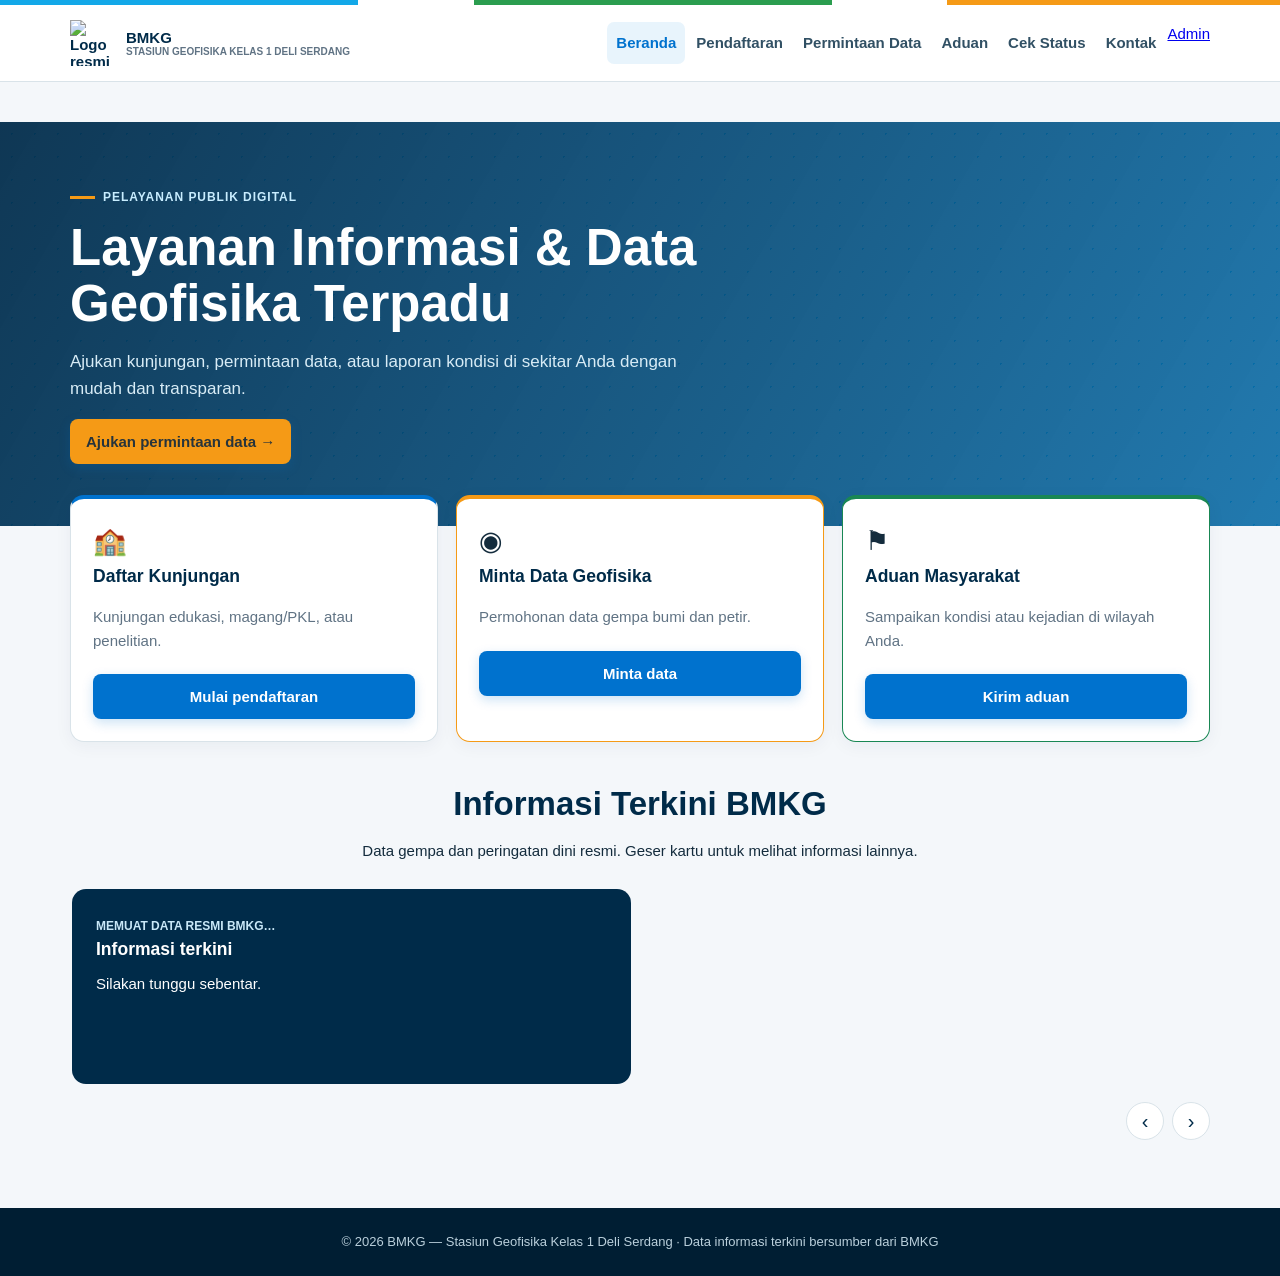
==== index.html @ c8e8b149 "Add files via upload" ====
<!doctype html>
<html lang="id">
<head>
<meta charset="utf-8">
<meta name="viewport" content="width=device-width,initial-scale=1">
<title>Layanan Publik BMKG Deli Serdang</title>
<style>
:root{--navy:#002b49;--blue:#0072ce;--orange:#f59a16;--green:#198754;--mist:#f4f7fa;--ink:#142c3d;--muted:#607384;--line:#d9e3e9;--shadow:0 14px 34px #002b4917}
*{box-sizing:border-box}
html{scroll-behavior:smooth}
body{margin:0;background:var(--mist);color:var(--ink);font:15px/1.55 Inter,Segoe UI,Arial,sans-serif}
.container{width:min(1140px,calc(100% - 36px));margin:auto}
.topline{height:5px;background:linear-gradient(90deg,#13a8e8 0 28%,#fff 28% 37%,#2b9d4f 37% 65%,#fff 65% 74%,var(--orange) 74%)}
header{position:sticky;top:0;z-index:10;background:#fffffff2;backdrop-filter:blur(10px);border-bottom:1px solid var(--line)}
.nav{min-height:76px;display:flex;align-items:center;justify-content:space-between;gap:15px}
.brand{display:flex;align-items:center;gap:10px;color:var(--navy);font-weight:850;line-height:1.15}
.brand small{display:block;font-size:10px;color:var(--muted)}
.logo{width:46px;height:46px;object-fit:contain;flex:none}
.links{display:flex;gap:2px}
.links button,.menu{border:0;background:transparent;color:#315064;font:inherit;font-weight:700;padding:9px;border-radius:7px;cursor:pointer}
.links button:hover,.links button.active{color:var(--blue);background:#e8f4fc}
.menu{display:none;font-size:22px}
.page{display:none;padding:40px 0 62px;animation:in .3s}
.page.active{display:block}
@keyframes in{from{opacity:0;transform:translateY(8px)}
to{opacity:1;transform:none}
}
.hero{background:linear-gradient(120deg,#002b49eF,#0066a4dc),radial-gradient(#30b6ed 1px,transparent 1px);background-size:auto,23px 23px;color:#fff;min-height:398px;display:grid;align-items:center}
.hero>div{padding:62px 0}
.eyebrow{color:#c8edff;font-size:12px;font-weight:800;letter-spacing:.08em;text-transform:uppercase}
.eyebrow:before{content:"";display:inline-block;width:25px;height:3px;background:var(--orange);vertical-align:middle;margin-right:8px}
h1{font-size:clamp(32px,5vw,51px);line-height:1.1;margin:13px 0 16px}
h2{font-size:clamp(25px,4vw,33px);line-height:1.2;color:var(--navy);margin:0 0 8px}
h3{color:var(--navy);margin:0 0 7px}
.hero p{font-size:17px;max-width:650px;color:#d8ecf6}
.btn{border:0;border-radius:8px;background:var(--blue);color:white;padding:11px 16px;font:inherit;font-weight:800;cursor:pointer;text-decoration:none;display:inline-flex;justify-content:center;align-items:center;gap:7px;box-shadow:0 4px 12px #0072ce33}
.btn:hover{filter:brightness(1.08);transform:translateY(-1px)}
.btn.orange{background:var(--orange);color:#27343b}
.grid3{display:grid;grid-template-columns:repeat(3,1fr);gap:18px}
.quick{margin-top:-31px;position:relative}
.card{background:#fff;border:1px solid var(--line);border-radius:14px;padding:22px;box-shadow:0 4px 17px #002b490d}
.quick .card{border-top:4px solid var(--blue)}
.quick .card:nth-child(2){border-color:var(--orange)}
.quick .card:nth-child(3){border-color:var(--green)}
.icon{font-size:27px}
.muted,.card p{color:var(--muted)}
.quick .btn{width:100%;margin-top:7px}
.live-section{margin-top:42px}
.section-head{text-align:center;max-width:700px;margin:0 auto 25px}
.live-feed{display:grid;grid-auto-flow:column;grid-auto-columns:calc(50% - 9px);overflow:auto;scroll-snap-type:x mandatory;gap:18px;padding:2px 2px 12px;scroll-behavior:smooth}
.live-feed::-webkit-scrollbar{height:8px}
.live-feed::-webkit-scrollbar-thumb{background:#bfd2df;border-radius:9px}
.alert-card{scroll-snap-align:start;min-height:195px;background:var(--navy);color:#fff;border-radius:14px;padding:24px}
.alert-card.warning{background:#8b3f00}
.alert-card h3{color:#fff}
.alert-card .source{color:#c8e8f8;font-size:12px;font-weight:700}
.alert-card p{margin:9px 0}
.alert-card a{color:#fff;font-weight:800}
.feed-nav{display:flex;gap:8px;justify-content:flex-end;margin:6px 0}
.circle{width:38px;height:38px;border-radius:50%;border:1px solid var(--line);background:#fff;color:var(--navy);cursor:pointer;font-size:20px}
.form-layout{display:grid;grid-template-columns:275px 1fr;gap:24px}
.side{background:var(--navy);color:#dcecf5;border-radius:14px;padding:23px;height:max-content}
.side h3{color:#fff}
.side li{margin:8px 0}
.form-card{background:#fff;border:1px solid var(--line);border-radius:14px;padding:27px;box-shadow:var(--shadow)}
.form-grid{display:grid;grid-template-columns:repeat(2,1fr);gap:16px}
.field{display:grid;gap:6px}
.full{grid-column:1/-1}
label{font-weight:750;color:#29495d;font-size:14px}
input,select,textarea{width:100%;padding:11px 12px;border:1px solid #cbd9e1;border-radius:7px;font:inherit;color:var(--ink);background:white}
input:focus,select:focus,textarea:focus{outline:0;border-color:var(--blue);box-shadow:0 0 0 3px #dceffa}
textarea{min-height:95px;resize:vertical}
.checks{display:flex;flex-wrap:wrap;gap:8px}
.check{display:flex;align-items:center;gap:6px;border:1px solid var(--line);border-radius:7px;padding:8px;cursor:pointer}
.check input{width:auto}
.form-actions{margin-top:22px;display:flex;gap:12px;align-items:center}
.form-actions small{color:var(--muted)}
.tracking{max-width:780px;margin:auto}
.track-box{display:flex;gap:9px;padding:8px;background:#fff;border:1px solid var(--line);border-radius:11px;box-shadow:var(--shadow)}
.track-box input{border:0}
.timeline{display:none;margin-top:25px;background:#fff;border:1px solid var(--line);border-radius:14px;padding:27px}
.timeline.show{display:block}
.status-pill{display:inline-block;border-radius:999px;padding:5px 10px;font-size:13px;font-weight:800;background:#eef2f5;color:#476071}
.status-pill.wait{background:#fff3d4;color:#7d5600}
.status-pill.ok{background:#dff5e7;color:#17623c}
.status-pill.no{background:#ffe2e6;color:#94233a}
.step{padding:0 0 22px 31px;border-left:2px solid #cddae2;position:relative;color:var(--muted)}
.step:last-of-type{border:0}
.step:before{content:"";position:absolute;left:-8px;top:2px;width:12px;height:12px;border-radius:50%;background:#a7b7c1;border:3px solid white;box-shadow:0 0 0 2px #a7b7c1}
.step.done:before{background:var(--green);box-shadow:0 0 0 2px var(--green)}
.step.current:before{background:var(--orange);box-shadow:0 0 0 2px var(--orange)}
.step b{display:block;color:var(--navy)}
.contact-grid{display:grid;grid-template-columns:1fr 1fr;gap:22px}
.contact-row{padding:14px;border-left:3px solid var(--blue);background:#fff;margin:10px 0}
.map{border:0;width:100%;min-height:340px;border-radius:14px}
.modal{display:none;position:fixed;inset:0;z-index:30;place-items:center;background:#001d33aa;padding:20px}
.modal.show{display:grid}
.modal-card{width:min(430px,100%);background:#fff;border-radius:15px;padding:29px;text-align:center}
.ticket{background:#eaf6fd;padding:11px;border-radius:8px;font-size:18px;font-weight:850;margin:15px}
.toast{display:none;position:fixed;z-index:40;bottom:17px;right:17px;background:#a92339;color:white;padding:12px 15px;border-radius:8px;box-shadow:var(--shadow)}
.toast.show{display:block}
footer{background:#001e33;color:#bad0dc;text-align:center;padding:24px;font-size:13px}
@media(max-width:820px){.menu{display:block}
.links{display:none;position:absolute;left:0;right:0;top:76px;background:#fff;padding:12px 20px;border-bottom:1px solid var(--line);flex-direction:column}
.links.show{display:flex}
.links button{text-align:left}
.grid3,.form-layout,.contact-grid{grid-template-columns:1fr}
.quick{margin-top:0}
.live-feed{grid-auto-columns:90%}
.side{position:static}
}
@media(max-width:540px){.form-grid{grid-template-columns:1fr}
.form-card{padding:19px}
.form-actions,.track-box{flex-direction:column;align-items:stretch}
.brand{font-size:13px}
}

</style>
</head>
<body>
<div class="topline">
</div>
<header>
<div class="container nav">
<div class="brand">
<img class="logo" src="https://cews.bmkg.go.id/tempatirk/interface/logo_bmkg.png" alt="Logo resmi BMKG Indonesia">
<span>BMKG<small>STASIUN GEOFISIKA KELAS 1 DELI SERDANG</small>
</span>
</div>
<button class="menu" id="menuBtn" aria-label="Buka menu">☰</button>
<nav class="links" id="navLinks">
<button class="active" data-page="home">Beranda</button>
<button data-page="registration">Pendaftaran</button>
<button data-page="data-request">Permintaan Data</button>
<button data-page="complaint">Aduan</button>
<button data-page="tracking">Cek Status</button>
<button data-page="contact">Kontak</button>
<a href="admin.html">Admin</a>
</nav>
</div>
</header>
<main>
<section id="home" class="page active">
<div class="hero">
<div class="container">
<span class="eyebrow">Pelayanan publik digital</span>
<h1>Layanan Informasi & Data<br>Geofisika Terpadu</h1>
<p>Ajukan kunjungan, permintaan data, atau laporan kondisi di sekitar Anda dengan mudah dan transparan.</p>
<button class="btn orange" data-go="data-request">Ajukan permintaan data →</button>
</div>
</div>
<div class="container">
<div class="grid3 quick">
<article class="card">
<div class="icon">🏫</div>
<h3>Daftar Kunjungan</h3>
<p>Kunjungan edukasi, magang/PKL, atau penelitian.</p>
<button class="btn" data-go="registration">Mulai pendaftaran</button>
</article>
<article class="card">
<div class="icon">◉</div>
<h3>Minta Data Geofisika</h3>
<p>Permohonan data gempa bumi dan petir.</p>
<button class="btn" data-go="data-request">Minta data</button>
</article>
<article class="card">
<div class="icon">⚑</div>
<h3>Aduan Masyarakat</h3>
<p>Sampaikan kondisi atau kejadian di wilayah Anda.</p>
<button class="btn" data-go="complaint">Kirim aduan</button>
</article>
</div>
<section class="live-section">
<div class="section-head">
<h2>Informasi Terkini BMKG</h2>
<p>Data gempa dan peringatan dini resmi. Geser kartu untuk melihat informasi lainnya.</p>
</div>
<div class="live-feed" id="liveFeed">
<article class="alert-card">
<span class="source">MEMUAT DATA RESMI BMKG…</span>
<h3>Informasi terkini</h3>
<p>Silakan tunggu sebentar.</p>
</article>
</div>
<div class="feed-nav">
<button class="circle" id="feedPrev">‹</button>
<button class="circle" id="feedNext">›</button>
</div>
</section>
</div>
</section>
<section id="registration" class="page">
<div class="container">
<div class="section-head">
<h2>Pendaftaran Layanan</h2>
<p>Kunjungan edukasi, magang/PKL, dan penelitian.</p>
</div>
<div class="form-layout">
<aside class="side">
<h3>Persiapkan dokumen</h3>
<ul>
<li>Surat pengantar instansi.</li>
<li>Ajukan minimal 14 hari sebelum kegiatan.</li>
<li>Kontak harus aktif.</li>
</ul>
</aside>
<form class="form-card" id="registrationForm">
<div class="form-grid">
<div class="field full">
<label for="regType">Jenis pendaftaran</label>
<select id="regType" required>
<option value="">Pilih jenis pendaftaran</option>
<option>Kunjungan Edukasi Sekolah/Instansi</option>
<option>Magang/PKL</option>
<option>Penelitian</option>
</select>
</div>
<div class="field">
<label for="regName">Nama lengkap / instansi</label>
<input id="regName" required>
</div>
<div class="field">
<label for="regEmail">Email</label>
<input id="regEmail" type="email" required>
</div>
<div class="field">
<label for="regPhone">Nomor WhatsApp</label>
<input id="regPhone" type="tel" required>
</div>
<div class="field">
<label for="regDate">Tanggal pelaksanaan</label>
<input id="regDate" type="date" required>
</div>
<div class="field">
<label for="regCount">Jumlah peserta</label>
<input id="regCount" type="number" min="1" required>
</div>
<div class="field">
<label for="regFile">Surat pengantar</label>
<input id="regFile" type="file" required accept=".pdf,.jpg,.jpeg,.png">
</div>
</div>
<div class="form-actions">
<button class="btn" type="submit">Kirim pendaftaran</button>
<small>PDF, JPG, PNG · maks. 5 MB.</small>
</div>
</form>
</div>
</div>
</section>
<section id="data-request" class="page">
<div class="container">
<div class="section-head">
<h2>Permintaan Data Geofisika</h2>
<p>Lengkapi data agar dapat diproses oleh petugas.</p>
</div>
<div class="form-layout">
<aside class="side">
<h3>Ketentuan singkat</h3>
<ul>
<li>Data diverifikasi sesuai ketentuan BMKG.</li>
<li>Gunakan data sesuai tujuan yang diajukan.</li>
<li>Pantau dengan kode tiket.</li>
</ul>
</aside>
<form class="form-card" id="dataForm">
<div class="form-grid">
<div class="field full">
<label>Jenis data</label>
<div class="checks">
<label class="check">
<input type="checkbox" name="dataType" value="Gempa Bumi">Gempa Bumi</label>
<label class="check">
<input type="checkbox" name="dataType" value="Petir">Petir</label>
</div>
</div>
<div class="field">
<label for="startDate">Tanggal mulai</label>
<input id="startDate" type="date" required>
</div>
<div class="field">
<label for="endDate">Tanggal selesai</label>
<input id="endDate" type="date" required>
</div>
<div class="field">
<label for="area">Wilayah / koordinat</label>
<input id="area" required>
</div>
<div class="field">
<label for="purpose">Tujuan penggunaan</label>
<select id="purpose" required>
<option value="">Pilih tujuan</option>
<option>Riset</option>
<option>Komersial</option>
<option>Pemerintahan</option>
</select>
</div>
<div class="field">
<label for="applicant">Nama pemohon</label>
<input id="applicant" required>
</div>
<div class="field">
<label for="identity">NIK / NIM</label>
<input id="identity" required>
</div>
<div class="field">
<label for="institution">Instansi / universitas</label>
<input id="institution" required>
</div>
<div class="field">
<label for="dataEmail">Email</label>
<input id="dataEmail" type="email" required>
</div>
<div class="field">
<label for="dataPhone">No. HP</label>
<input id="dataPhone" type="tel" required>
</div>
<div class="field">
<label for="supportFile">Lain-lain</label>
<input id="supportFile" type="file" required accept=".pdf,.jpg,.jpeg,.png">
</div>
</div>
<div class="form-actions">
<button class="btn" type="submit">Ajukan permintaan data</button>
<small>PDF, JPG, PNG · maks. 5 MB.</small>
</div>
</form>
</div>
</div>
</section>
<section id="complaint" class="page">
<div class="container">
<div class="section-head">
<h2>Aduan Masyarakat</h2>
<p>Laporkan kejadian atau kondisi yang Anda temukan. Untuk keadaan darurat, hubungi layanan darurat setempat terlebih dahulu.</p>
</div>
<div class="form-layout">
<aside class="side">
<h3>Aduan yang membantu</h3>
<ul>
<li>Sebutkan lokasi spesifik.</li>
<li>Jelaskan waktu dan kondisi.</li>
<li>Unggah foto bila ada.</li>
</ul>
</aside>
<form class="form-card" id="complaintForm">
<div class="form-grid">
<div class="field">
<label for="complaintName">Nama pelapor</label>
<input id="complaintName" required>
</div>
<div class="field">
<label for="complaintEmail">Email</label>
<input id="complaintEmail" type="email" required>
</div>
<div class="field">
<label for="complaintPhone">Nomor WhatsApp</label>
<input id="complaintPhone" type="tel" required>
</div>
<div class="field">
<label for="complaintType">Kategori kejadian</label>
<select id="complaintType" required>
<option value="">Pilih kategori</option>
<option>Gempa bumi dirasakan</option>
<option>Cuaca ekstrem</option>
<option>Petir</option>
<option>Informasi/layanan BMKG</option>
<option>Lainnya</option>
</select>
</div>
<div class="field">
<label for="complaintLocation">Lokasi kejadian</label>
<input id="complaintLocation" required placeholder="Desa/Kecamatan/Kabupaten">
</div>
<div class="field">
<label for="complaintDate">Tanggal kejadian</label>
<input id="complaintDate" type="date" required>
</div>
<div class="field full">
<label for="complaintText">Uraian aduan</label>
<textarea id="complaintText" required placeholder="Ceritakan kejadian atau kondisi yang Anda lihat.">
</textarea>
</div>
<div class="field">
<label for="complaintFile">Bukti pendukung (opsional)</label>
<input id="complaintFile" type="file" accept=".pdf,.jpg,.jpeg,.png">
</div>
</div>
<div class="form-actions">
<button class="btn" type="submit">Kirim aduan</button>
<small>Anda menerima kode aduan untuk pelacakan.</small>
</div>
</form>
</div>
</div>
</section>
<section id="tracking" class="page">
<div class="container tracking">
<div class="section-head">
<h2>Cek Status</h2>
<p>Masukkan kode pendaftaran, tiket data, atau kode aduan Anda.</p>
</div>
<div class="track-box">
<input id="ticketInput" placeholder="Contoh: REG-DS-2026-ABC123 atau ADU-DS-2026-ABC123">
<button class="btn" id="trackBtn">Cek status</button>
</div>
<div class="timeline" id="timeline">
<h3>Status untuk <span id="ticketValue">
</span>
</h3>
<p>
<span class="status-pill" id="statusPill">Memuat</span> <span class="muted" id="updatedText">
</span>
</p>
<div class="step done">
<b>Permohonan diterima</b>Permohonan sudah tercatat di sistem.</div>
<div class="step current">
<b id="statusTitle">Status admin</b>
<span id="statusNote">Memuat informasi.</span>
</div>
<div class="step" id="replyStep">
<b>Menunggu tindak lanjut</b>
<span>
</span>
</div>
</div>
</div>
</section>
<section id="contact" class="page">
<div class="container">
<div class="section-head">
<h2>Informasi & Kontak</h2>
<p>Hubungi kami untuk informasi layanan.</p>
</div>
<div class="contact-grid">
<div class="card">
<h3>BMKG Stasiun Geofisika Kelas 1 Deli Serdang</h3>
<div class="contact-row">
<b>Alamat</b>
<br>Jl. Meteorologi Raya No. 17, Sampali, Percut Sei Tuan, Deli Serdang, Sumatera Utara 20371</div>
<div class="contact-row">
<b>Jam layanan</b>
<br>Senin–Jumat, 08.00–16.00 WIB</div>
<div class="contact-row">
<b>Saluran resmi</b>
<br>Gunakan kanal resmi BMKG untuk informasi kebencanaan terkini.</div>
</div>
<iframe class="map" title="Peta lokasi Deli Serdang" src="https://www.google.com/maps?q=Stasiun+Geofisika+Deli+Serdang&output=embed" loading="lazy">
</iframe>
</div>
</div>
</section>
</main>
<footer>© 2026 BMKG — Stasiun Geofisika Kelas 1 Deli Serdang · Data informasi terkini bersumber dari BMKG</footer>
<div class="modal" id="modal">
<div class="modal-card">
<div style="font-size:45px">✓</div>
<h2 id="modalTitle">Terkirim</h2>
<p class="muted" id="modalText">
</p>
<div class="ticket" id="modalTicket">
</div>
<button class="btn" id="modalClose">Tutup</button>
</div>
</div>
<div class="toast" id="toast">
</div>
<script src="https://cdn.jsdelivr.net/npm/@supabase/supabase-js@2"></script>
<script>
(() => {
  const $ = id => document.getElementById(id);
  const db = window.supabase.createClient('https://mbxmvlbfucsppjwnpmcb.supabase.co', 'sb_publishable_VL_PnIkZpShaPwo2X-D0ew_K1Z--daE');
  const toast = $('toast');
  const warn = message => { toast.textContent = message; toast.classList.add('show'); setTimeout(() => toast.classList.remove('show'), 4000); };
  const showSuccess = (title, text, ticket) => { $('modalTitle').textContent = title; $('modalText').textContent = text; $('modalTicket').textContent = ticket; $('modal').classList.add('show'); };
  const ticket = prefix => `${prefix}-DS-${new Date().getFullYear()}-${crypto.getRandomValues(new Uint32Array(1))[0].toString(16).slice(0, 6).toUpperCase()}`;

  $('modalClose').onclick = () => $('modal').classList.remove('show');
  $('modal').onclick = event => { if (event.target === $('modal')) $('modal').classList.remove('show'); };
  const pages = document.querySelectorAll('.page'), links = document.querySelectorAll('[data-page]'), nav = $('navLinks');
  const go = id => { pages.forEach(page => page.classList.toggle('active', page.id === id)); links.forEach(link => link.classList.toggle('active', link.dataset.page === id)); nav.classList.remove('show'); scrollTo({ top: 0, behavior: 'smooth' }); };
  links.forEach(link => link.onclick = () => go(link.dataset.page));
  document.querySelectorAll('[data-go]').forEach(button => button.onclick = () => go(button.dataset.go));
  $('menuBtn').onclick = () => nav.classList.toggle('show');

  const submit = (prefix, title, type) => async event => {
    event.preventDefault();
    const form = event.currentTarget;
    if (!form.checkValidity()) return form.reportValidity();
    const selected = [...form.querySelectorAll('input[name="dataType"]:checked')].map(input => input.value);
    if (type === 'data' && !selected.length) return warn('Pilih minimal satu jenis data.');
    if (type === 'data' && $('startDate').value > $('endDate').value) return warn('Tanggal selesai harus setelah tanggal mulai.');
    const code = ticket(prefix);
    const file = type === 'registration' ? $('regFile').files[0] : type === 'data' ? $('supportFile').files[0] : $('complaintFile').files[0];
    const row = type === 'registration'
      ? { ticket: code, request_type: 'pendaftaran', nama: $('regName').value, email: $('regEmail').value, no_hp: $('regPhone').value, instansi: $('regName').value, jenis_pendaftaran: $('regType').value, tanggal_mulai: $('regDate').value, file_name: file?.name || null, status: 'Menunggu Verifikasi' }
      : type === 'data'
        ? { ticket: code, request_type: 'permintaan_data', nama: $('applicant').value, email: $('dataEmail').value, no_hp: $('dataPhone').value, instansi: $('institution').value, nik_nim: $('identity').value, jenis_data: selected, tanggal_mulai: $('startDate').value, tanggal_selesai: $('endDate').value, wilayah: $('area').value, tujuan_penggunaan: $('purpose').value, file_name: file?.name || null, status: 'Proses Verifikasi' }
        : { ticket: code, request_type: 'aduan', nama: $('complaintName').value, email: $('complaintEmail').value, no_hp: $('complaintPhone').value, kategori_aduan: $('complaintType').value, wilayah: $('complaintLocation').value, tanggal_mulai: $('complaintDate').value, uraian_aduan: $('complaintText').value, file_name: file?.name || null, status: 'Diterima' };
    const button = form.querySelector('[type="submit"]');
    const label = button.textContent;
    button.disabled = true; button.textContent = 'Mengirim…';
    const { error } = await db.from('service_requests').insert(row);
    button.disabled = false; button.textContent = label;
    if (error) return warn('Data gagal dikirim: ' + error.message);
    showSuccess(title, 'Permohonan tersimpan. Simpan kode berikut untuk cek status.', code);
    form.reset();
  };
  $('registrationForm').addEventListener('submit', submit('REG', 'Pendaftaran terkirim', 'registration'));
  $('dataForm').addEventListener('submit', submit('REQ-DATA', 'Permintaan data terkirim', 'data'));
  $('complaintForm').addEventListener('submit', submit('ADU', 'Aduan terkirim', 'complaint'));

  async function track() {
    const code = $('ticketInput').value.trim().toUpperCase();
    if (!code) return warn('Masukkan kode tiket terlebih dahulu.');
    const { data, error } = await db.rpc('cek_status_tiket', { kode: code });
    const request = data?.[0];
    if (error || !request) return warn('Kode tiket tidak ditemukan.');
    $('ticketValue').textContent = request.ticket;
    $('updatedText').textContent = `Diperbarui: ${new Date(request.updated_at).toLocaleString('id-ID')}`;
    $('statusPill').textContent = request.status;
    $('statusPill').className = 'status-pill wait';
    $('statusTitle').textContent = `Status: ${request.status}`;
    $('statusNote').textContent = request.catatan_admin || 'Belum ada catatan dari admin.';
    $('timeline').classList.add('show');
  }
  $('trackBtn').onclick = track;
  $('ticketInput').onkeydown = event => { if (event.key === 'Enter') track(); };
  $('liveFeed').innerHTML = '<article class="alert-card"><span class="source">INFORMASI RESMI BMKG</span><h3>Gempa dan peringatan dini</h3><p>Lihat pembaruan terkini melalui kanal resmi BMKG.</p><a href="https://www.bmkg.go.id" target="_blank" rel="noopener">Buka BMKG.go.id ↗</a></article>';
  $('feedPrev').onclick = () => $('liveFeed').scrollBy({ left: -$('liveFeed').clientWidth * .8, behavior: 'smooth' });
  $('feedNext').onclick = () => $('liveFeed').scrollBy({ left: $('liveFeed').clientWidth * .8, behavior: 'smooth' });
})();
</script>
</body>
</html>
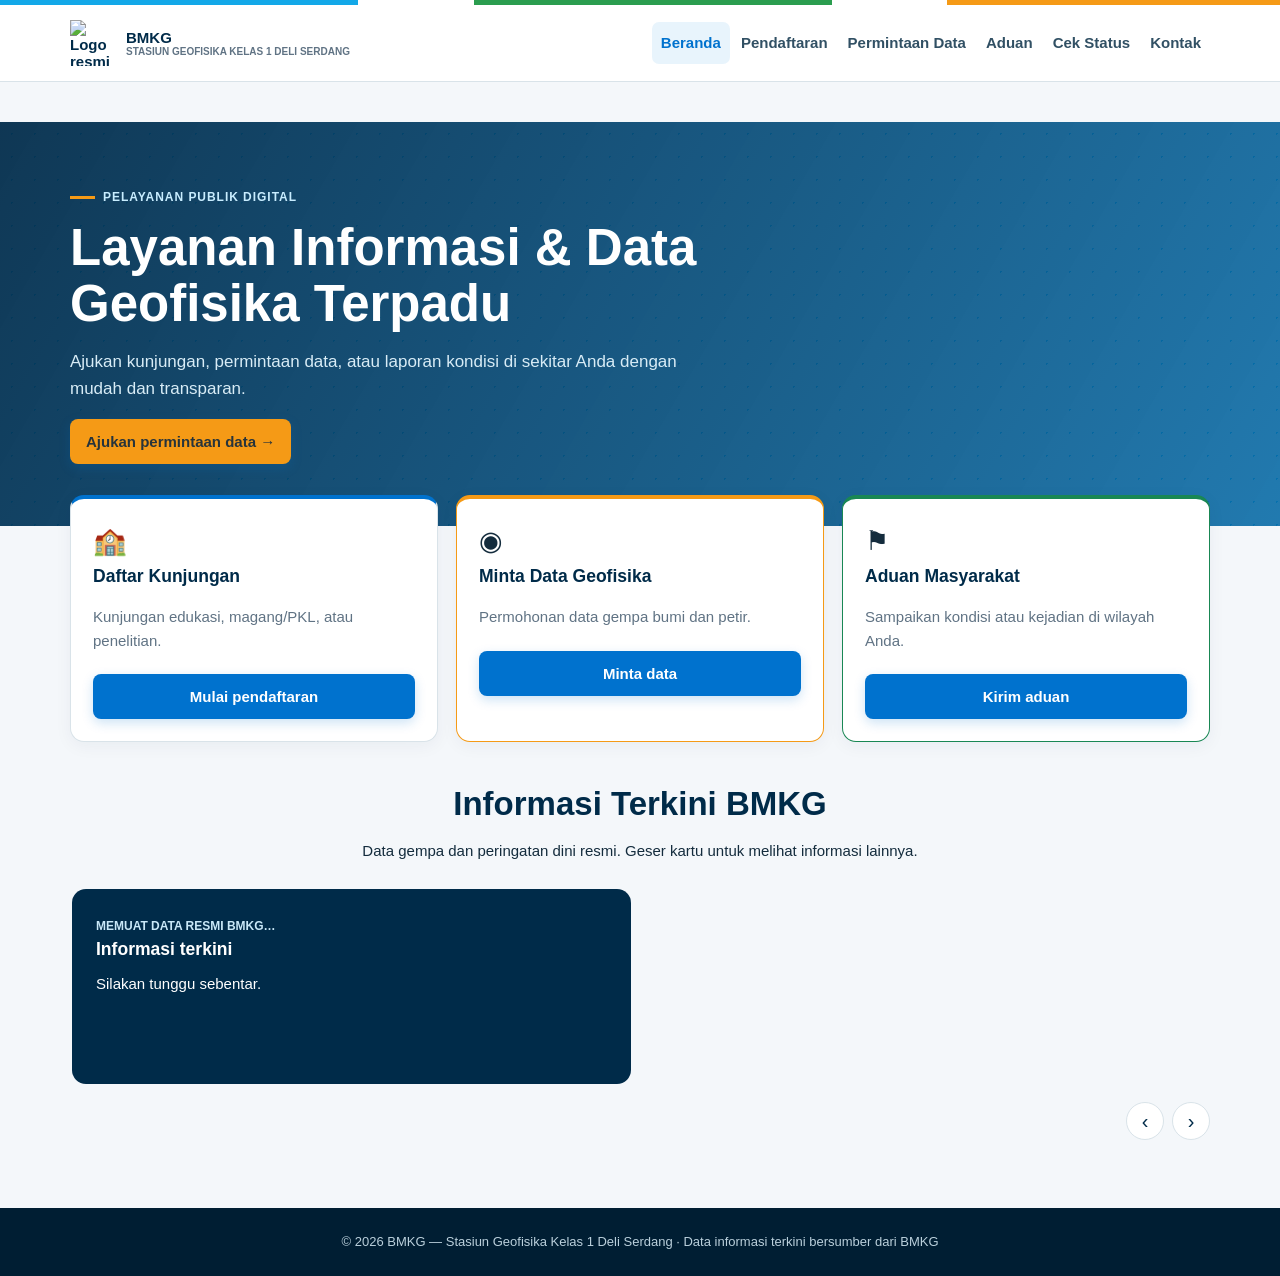
==== commit 190f332c: "Add files via upload" ====
--- a/index.html
+++ b/index.html
@@ -4,7 +4,7 @@
 <meta charset="utf-8">
 <meta name="viewport" content="width=device-width,initial-scale=1">
 <title>Layanan Publik BMKG Deli Serdang</title>
-<style>
+<style>
 :root{--navy:#002b49;--blue:#0072ce;--orange:#f59a16;--green:#198754;--mist:#f4f7fa;--ink:#142c3d;--muted:#607384;--line:#d9e3e9;--shadow:0 14px 34px #002b4917}
 *{box-sizing:border-box}
 html{scroll-behavior:smooth}
@@ -15,7 +15,7 @@
 .nav{min-height:76px;display:flex;align-items:center;justify-content:space-between;gap:15px}
 .brand{display:flex;align-items:center;gap:10px;color:var(--navy);font-weight:850;line-height:1.15}
 .brand small{display:block;font-size:10px;color:var(--muted)}
-.logo{width:46px;height:46px;object-fit:contain;flex:none}
+.logo{width:46px;height:46px;object-fit:contain;flex:none}
 .links{display:flex;gap:2px}
 .links button,.menu{border:0;background:transparent;color:#315064;font:inherit;font-weight:700;padding:9px;border-radius:7px;cursor:pointer}
 .links button:hover,.links button.active{color:var(--blue);background:#e8f4fc}
@@ -114,7 +114,7 @@
 .form-actions,.track-box{flex-direction:column;align-items:stretch}
 .brand{font-size:13px}
 }
-
+
 </style>
 </head>
 <body>
@@ -123,23 +123,22 @@
 <header>
 <div class="container nav">
 <div class="brand">
-<img class="logo" src="https://cews.bmkg.go.id/tempatirk/interface/logo_bmkg.png" alt="Logo resmi BMKG Indonesia">
+<img class="logo" src="https://cews.bmkg.go.id/tempatirk/interface/logo_bmkg.png" alt="Logo resmi BMKG Indonesia">
 <span>BMKG<small>STASIUN GEOFISIKA KELAS 1 DELI SERDANG</small>
 </span>
 </div>
 <button class="menu" id="menuBtn" aria-label="Buka menu">☰</button>
-<nav class="links" id="navLinks">
+<nav class="links" id="navLinks">
 <button class="active" data-page="home">Beranda</button>
 <button data-page="registration">Pendaftaran</button>
 <button data-page="data-request">Permintaan Data</button>
 <button data-page="complaint">Aduan</button>
 <button data-page="tracking">Cek Status</button>
-<button data-page="contact">Kontak</button>
-<a href="admin.html">Admin</a>
-</nav>
+<button data-page="contact">Kontak</button>
+</nav>
 </div>
 </header>
-<main>
+<main>
 <section id="home" class="page active">
 <div class="hero">
 <div class="container">
@@ -160,7 +159,7 @@
 <article class="card">
 <div class="icon">◉</div>
 <h3>Minta Data Geofisika</h3>
-<p>Permohonan data gempa bumi dan petir.</p>
+<p>Permohonan data gempa bumi dan petir.</p>
 <button class="btn" data-go="data-request">Minta data</button>
 </article>
 <article class="card">
@@ -188,7 +187,7 @@
 </div>
 </section>
 </div>
-</section>
+</section>
 <section id="registration" class="page">
 <div class="container">
 <div class="section-head">
@@ -237,7 +236,7 @@
 </div>
 <div class="field">
 <label for="regFile">Surat pengantar</label>
-<input id="regFile" type="file" required accept=".pdf,.jpg,.jpeg,.png">
+<input id="regFile" type="file" accept=".pdf,.jpg,.jpeg,.png">
 </div>
 </div>
 <div class="form-actions">
@@ -247,7 +246,7 @@
 </form>
 </div>
 </div>
-</section>
+</section>
 <section id="data-request" class="page">
 <div class="container">
 <div class="section-head">
@@ -316,8 +315,8 @@
 <input id="dataPhone" type="tel" required>
 </div>
 <div class="field">
-<label for="supportFile">Lain-lain</label>
-<input id="supportFile" type="file" required accept=".pdf,.jpg,.jpeg,.png">
+<label for="supportFile">Lain-lain</label>
+<input id="supportFile" type="file" accept=".pdf,.jpg,.jpeg,.png">
 </div>
 </div>
 <div class="form-actions">
@@ -327,7 +326,7 @@
 </form>
 </div>
 </div>
-</section>
+</section>
 <section id="complaint" class="page">
 <div class="container">
 <div class="section-head">
@@ -393,7 +392,7 @@
 </form>
 </div>
 </div>
-</section>
+</section>
 <section id="tracking" class="page">
 <div class="container tracking">
 <div class="section-head">
@@ -419,13 +418,13 @@
 <span id="statusNote">Memuat informasi.</span>
 </div>
 <div class="step" id="replyStep">
-<b>Menunggu tindak lanjut</b>
+<b>Hasil atau jawaban belum tersedia</b>
 <span>
 </span>
 </div>
 </div>
 </div>
-</section>
+</section>
 <section id="contact" class="page">
 <div class="container">
 <div class="section-head">
@@ -465,71 +464,83 @@
 </div>
 <div class="toast" id="toast">
 </div>
-<script src="https://cdn.jsdelivr.net/npm/@supabase/supabase-js@2"></script>
-<script>
-(() => {
-  const $ = id => document.getElementById(id);
+<script src="https://cdn.jsdelivr.net/npm/@supabase/supabase-js@2"></script>
+<script>
+(() => {
+  const $ = id => document.getElementById(id);
   const db = window.supabase.createClient('https://mbxmvlbfucsppjwnpmcb.supabase.co', 'sb_publishable_VL_PnIkZpShaPwo2X-D0ew_K1Z--daE');
-  const toast = $('toast');
-  const warn = message => { toast.textContent = message; toast.classList.add('show'); setTimeout(() => toast.classList.remove('show'), 4000); };
-  const showSuccess = (title, text, ticket) => { $('modalTitle').textContent = title; $('modalText').textContent = text; $('modalTicket').textContent = ticket; $('modal').classList.add('show'); };
-  const ticket = prefix => `${prefix}-DS-${new Date().getFullYear()}-${crypto.getRandomValues(new Uint32Array(1))[0].toString(16).slice(0, 6).toUpperCase()}`;
-
-  $('modalClose').onclick = () => $('modal').classList.remove('show');
-  $('modal').onclick = event => { if (event.target === $('modal')) $('modal').classList.remove('show'); };
-  const pages = document.querySelectorAll('.page'), links = document.querySelectorAll('[data-page]'), nav = $('navLinks');
-  const go = id => { pages.forEach(page => page.classList.toggle('active', page.id === id)); links.forEach(link => link.classList.toggle('active', link.dataset.page === id)); nav.classList.remove('show'); scrollTo({ top: 0, behavior: 'smooth' }); };
-  links.forEach(link => link.onclick = () => go(link.dataset.page));
-  document.querySelectorAll('[data-go]').forEach(button => button.onclick = () => go(button.dataset.go));
-  $('menuBtn').onclick = () => nav.classList.toggle('show');
-
-  const submit = (prefix, title, type) => async event => {
-    event.preventDefault();
-    const form = event.currentTarget;
-    if (!form.checkValidity()) return form.reportValidity();
-    const selected = [...form.querySelectorAll('input[name="dataType"]:checked')].map(input => input.value);
-    if (type === 'data' && !selected.length) return warn('Pilih minimal satu jenis data.');
-    if (type === 'data' && $('startDate').value > $('endDate').value) return warn('Tanggal selesai harus setelah tanggal mulai.');
-    const code = ticket(prefix);
-    const file = type === 'registration' ? $('regFile').files[0] : type === 'data' ? $('supportFile').files[0] : $('complaintFile').files[0];
-    const row = type === 'registration'
-      ? { ticket: code, request_type: 'pendaftaran', nama: $('regName').value, email: $('regEmail').value, no_hp: $('regPhone').value, instansi: $('regName').value, jenis_pendaftaran: $('regType').value, tanggal_mulai: $('regDate').value, file_name: file?.name || null, status: 'Menunggu Verifikasi' }
-      : type === 'data'
-        ? { ticket: code, request_type: 'permintaan_data', nama: $('applicant').value, email: $('dataEmail').value, no_hp: $('dataPhone').value, instansi: $('institution').value, nik_nim: $('identity').value, jenis_data: selected, tanggal_mulai: $('startDate').value, tanggal_selesai: $('endDate').value, wilayah: $('area').value, tujuan_penggunaan: $('purpose').value, file_name: file?.name || null, status: 'Proses Verifikasi' }
-        : { ticket: code, request_type: 'aduan', nama: $('complaintName').value, email: $('complaintEmail').value, no_hp: $('complaintPhone').value, kategori_aduan: $('complaintType').value, wilayah: $('complaintLocation').value, tanggal_mulai: $('complaintDate').value, uraian_aduan: $('complaintText').value, file_name: file?.name || null, status: 'Diterima' };
-    const button = form.querySelector('[type="submit"]');
-    const label = button.textContent;
-    button.disabled = true; button.textContent = 'Mengirim…';
-    const { error } = await db.from('service_requests').insert(row);
-    button.disabled = false; button.textContent = label;
-    if (error) return warn('Data gagal dikirim: ' + error.message);
-    showSuccess(title, 'Permohonan tersimpan. Simpan kode berikut untuk cek status.', code);
-    form.reset();
-  };
-  $('registrationForm').addEventListener('submit', submit('REG', 'Pendaftaran terkirim', 'registration'));
-  $('dataForm').addEventListener('submit', submit('REQ-DATA', 'Permintaan data terkirim', 'data'));
-  $('complaintForm').addEventListener('submit', submit('ADU', 'Aduan terkirim', 'complaint'));
-
-  async function track() {
-    const code = $('ticketInput').value.trim().toUpperCase();
-    if (!code) return warn('Masukkan kode tiket terlebih dahulu.');
-    const { data, error } = await db.rpc('cek_status_tiket', { kode: code });
-    const request = data?.[0];
-    if (error || !request) return warn('Kode tiket tidak ditemukan.');
-    $('ticketValue').textContent = request.ticket;
-    $('updatedText').textContent = `Diperbarui: ${new Date(request.updated_at).toLocaleString('id-ID')}`;
-    $('statusPill').textContent = request.status;
-    $('statusPill').className = 'status-pill wait';
+  const ticketKey = 'bmkg-ticket-saya';
+  const toast = $('toast');
+  const warn = message => { toast.textContent = message; toast.classList.add('show'); setTimeout(() => toast.classList.remove('show'), 4000); };
+  const showSuccess = (title, text, ticket) => { $('modalTitle').textContent = title; $('modalText').textContent = text; $('modalTicket').textContent = ticket; $('modal').classList.add('show'); };
+  const ticket = prefix => `${prefix}-DS-${new Date().getFullYear()}-${crypto.getRandomValues(new Uint32Array(1))[0].toString(16).slice(0, 6).toUpperCase()}`;
+
+  $('modalClose').onclick = () => $('modal').classList.remove('show');
+  $('modal').onclick = event => { if (event.target === $('modal')) $('modal').classList.remove('show'); };
+  const pages = document.querySelectorAll('.page'), links = document.querySelectorAll('[data-page]'), nav = $('navLinks');
+  const go = id => { pages.forEach(page => page.classList.toggle('active', page.id === id)); links.forEach(link => link.classList.toggle('active', link.dataset.page === id)); nav.classList.remove('show'); scrollTo({ top: 0, behavior: 'smooth' }); };
+  links.forEach(link => link.onclick = () => go(link.dataset.page));
+  document.querySelectorAll('[data-go]').forEach(button => button.onclick = () => go(button.dataset.go));
+  $('menuBtn').onclick = () => nav.classList.toggle('show');
+
+  const submit = (prefix, title, type) => async event => {
+    event.preventDefault();
+    const form = event.currentTarget;
+    if (!form.checkValidity()) return form.reportValidity();
+    const selected = [...form.querySelectorAll('input[name="dataType"]:checked')].map(input => input.value);
+    if (type === 'data' && !selected.length) return warn('Pilih minimal satu jenis data.');
+    if (type === 'data' && $('startDate').value > $('endDate').value) return warn('Tanggal selesai harus setelah tanggal mulai.');
+    const code = ticket(prefix);
+    const file = type === 'registration' ? $('regFile').files[0] : type === 'data' ? $('supportFile').files[0] : $('complaintFile').files[0];
+    const row = type === 'registration'
+      ? { ticket: code, request_type: 'pendaftaran', nama: $('regName').value, email: $('regEmail').value, no_hp: $('regPhone').value, instansi: $('regName').value, jenis_pendaftaran: $('regType').value, tanggal_mulai: $('regDate').value, file_name: file?.name || null, status: 'Menunggu Verifikasi' }
+      : type === 'data'
+        ? { ticket: code, request_type: 'permintaan_data', nama: $('applicant').value, email: $('dataEmail').value, no_hp: $('dataPhone').value, instansi: $('institution').value, nik_nim: $('identity').value, jenis_data: selected, tanggal_mulai: $('startDate').value, tanggal_selesai: $('endDate').value, wilayah: $('area').value, tujuan_penggunaan: $('purpose').value, file_name: file?.name || null, status: 'Proses Verifikasi' }
+        : { ticket: code, request_type: 'aduan', nama: $('complaintName').value, email: $('complaintEmail').value, no_hp: $('complaintPhone').value, kategori_aduan: $('complaintType').value, wilayah: $('complaintLocation').value, tanggal_mulai: $('complaintDate').value, uraian_aduan: $('complaintText').value, file_name: file?.name || null, status: 'Diterima' };
+    const button = form.querySelector('[type="submit"]');
+    const label = button.textContent;
+    button.disabled = true; button.textContent = 'Mengirim…';
+    const { error } = await db.from('service_requests').insert(row);
+    button.disabled = false; button.textContent = label;
+    if (error) return warn('Data gagal dikirim: ' + error.message);
+    localStorage.setItem(ticketKey, code);
+    showSuccess(title, 'Kode tiket juga disimpan di browser ini. Simpan atau foto kode berikut untuk berjaga-jaga.', code);
+    form.reset();
+  };
+  $('registrationForm').addEventListener('submit', submit('REG', 'Pendaftaran terkirim', 'registration'));
+  $('dataForm').addEventListener('submit', submit('REQ-DATA', 'Permintaan data terkirim', 'data'));
+  $('complaintForm').addEventListener('submit', submit('ADU', 'Aduan terkirim', 'complaint'));
+
+  async function track() {
+    const code = $('ticketInput').value.trim().toUpperCase();
+    if (!code) return warn('Masukkan kode tiket terlebih dahulu.');
+    const { data, error } = await db.rpc('cek_status_tiket', { kode: code });
+    const request = data?.[0];
+    if (error || !request) return warn('Kode tiket tidak ditemukan.');
+    $('ticketValue').textContent = request.ticket;
+    $('updatedText').textContent = `Diperbarui: ${new Date(request.updated_at).toLocaleString('id-ID')}`;
+    $('statusPill').textContent = request.status;
+    $('statusPill').className = 'status-pill wait';
     $('statusTitle').textContent = `Status: ${request.status}`;
     $('statusNote').textContent = request.catatan_admin || 'Belum ada catatan dari admin.';
+    const reply = $('replyStep');
+    reply.className = 'step';
+    reply.innerHTML = '<b>Hasil atau jawaban belum tersedia</b><span>Admin masih memproses permintaan Anda.</span>';
+    if (request.response_file_url) {
+      reply.classList.add('done');
+      reply.innerHTML = '<b>Hasil permintaan tersedia</b><a class="btn" target="_blank" rel="noopener">Unduh hasil / jawaban PDF</a>';
+      reply.querySelector('a').href = request.response_file_url;
+    }
     $('timeline').classList.add('show');
   }
+  const savedTicket = localStorage.getItem(ticketKey);
+  if (savedTicket) $('ticketInput').value = savedTicket;
   $('trackBtn').onclick = track;
-  $('ticketInput').onkeydown = event => { if (event.key === 'Enter') track(); };
-  $('liveFeed').innerHTML = '<article class="alert-card"><span class="source">INFORMASI RESMI BMKG</span><h3>Gempa dan peringatan dini</h3><p>Lihat pembaruan terkini melalui kanal resmi BMKG.</p><a href="https://www.bmkg.go.id" target="_blank" rel="noopener">Buka BMKG.go.id ↗</a></article>';
-  $('feedPrev').onclick = () => $('liveFeed').scrollBy({ left: -$('liveFeed').clientWidth * .8, behavior: 'smooth' });
-  $('feedNext').onclick = () => $('liveFeed').scrollBy({ left: $('liveFeed').clientWidth * .8, behavior: 'smooth' });
-})();
-</script>
+  $('ticketInput').onkeydown = event => { if (event.key === 'Enter') track(); };
+  $('liveFeed').innerHTML = '<article class="alert-card"><span class="source">INFORMASI RESMI BMKG</span><h3>Gempa dan peringatan dini</h3><p>Lihat pembaruan terkini melalui kanal resmi BMKG.</p><a href="https://www.bmkg.go.id" target="_blank" rel="noopener">Buka BMKG.go.id ↗</a></article>';
+  $('feedPrev').onclick = () => $('liveFeed').scrollBy({ left: -$('liveFeed').clientWidth * .8, behavior: 'smooth' });
+  $('feedNext').onclick = () => $('liveFeed').scrollBy({ left: $('liveFeed').clientWidth * .8, behavior: 'smooth' });
+})();
+</script>
 </body>
-</html>
+</html>
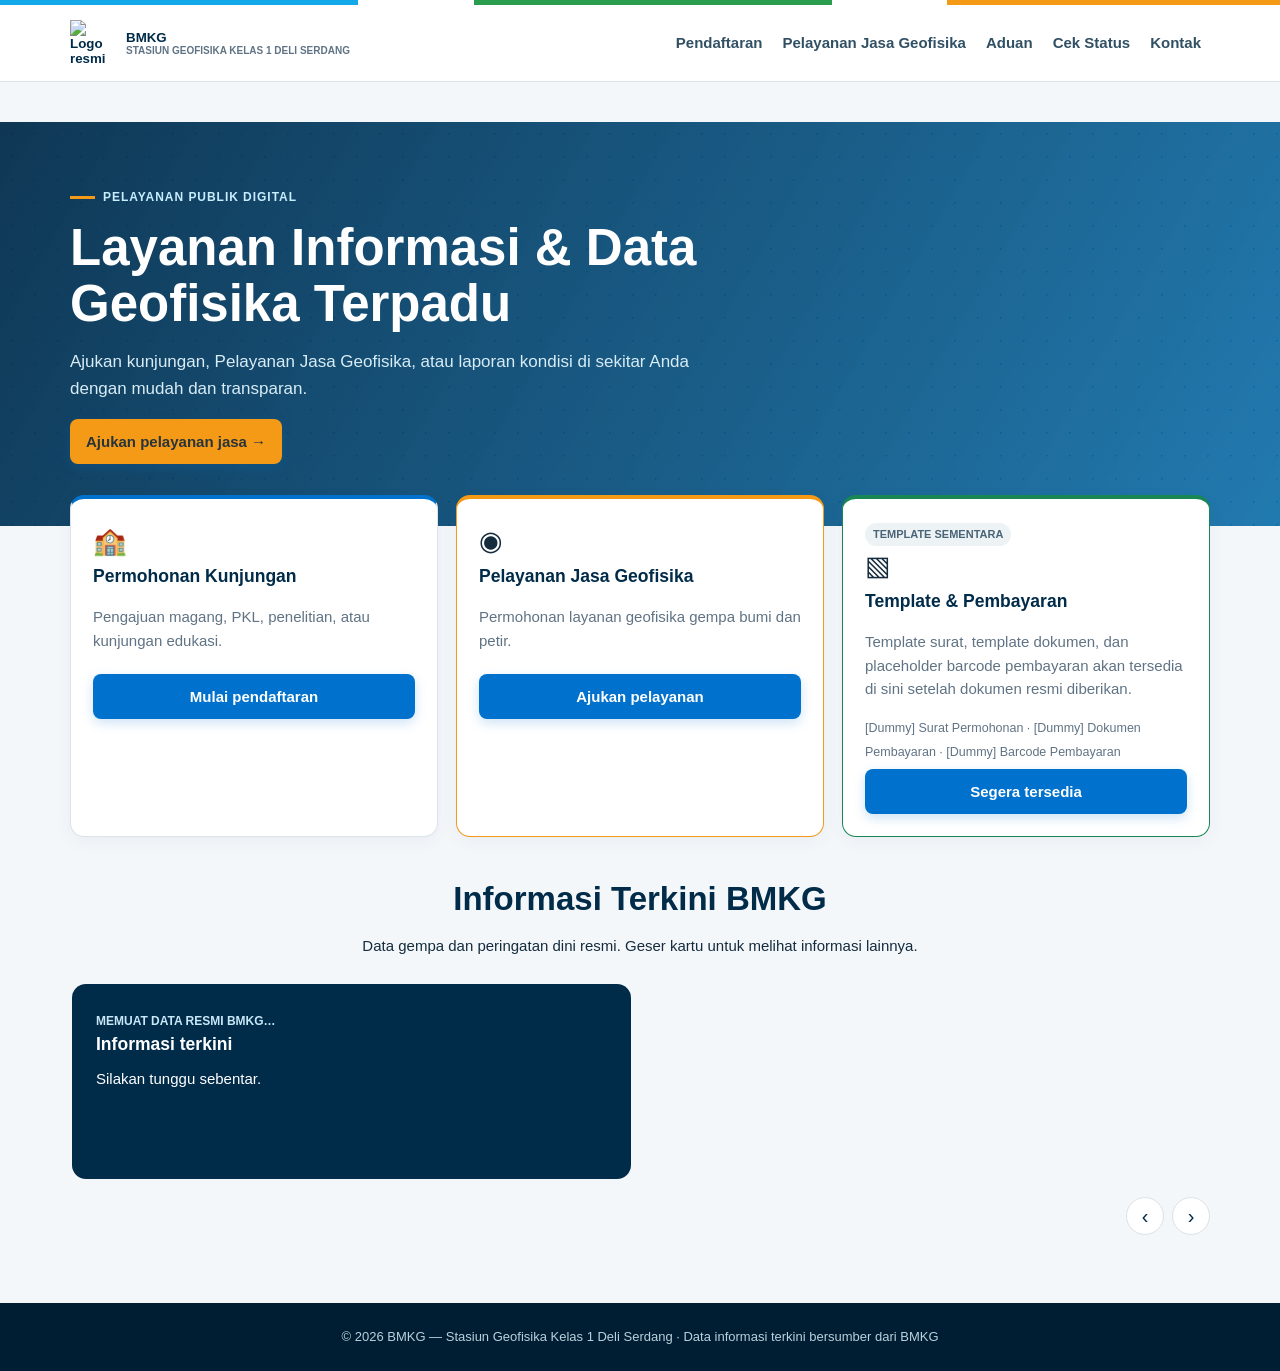
==== commit 83039aa7: "Add files via upload" ====
--- a/index.html
+++ b/index.html
@@ -13,7 +13,7 @@
 .topline{height:5px;background:linear-gradient(90deg,#13a8e8 0 28%,#fff 28% 37%,#2b9d4f 37% 65%,#fff 65% 74%,var(--orange) 74%)}
 header{position:sticky;top:0;z-index:10;background:#fffffff2;backdrop-filter:blur(10px);border-bottom:1px solid var(--line)}
 .nav{min-height:76px;display:flex;align-items:center;justify-content:space-between;gap:15px}
-.brand{display:flex;align-items:center;gap:10px;color:var(--navy);font-weight:850;line-height:1.15}
+.brand{display:flex;align-items:center;gap:10px;color:var(--navy);font-weight:850;line-height:1.15;border:0;background:transparent;cursor:pointer;text-align:left;padding:0}
 .brand small{display:block;font-size:10px;color:var(--muted)}
 .logo{width:46px;height:46px;object-fit:contain;flex:none}
 .links{display:flex;gap:2px}
@@ -37,7 +37,7 @@
 .btn:hover{filter:brightness(1.08);transform:translateY(-1px)}
 .btn.orange{background:var(--orange);color:#27343b}
 .grid3{display:grid;grid-template-columns:repeat(3,1fr);gap:18px}
-.quick{margin-top:-31px;position:relative}
+.quick{margin-top:-31px;position:relative}.quick .dummy{border-top-color:#94a8b5}.dummy-label{display:inline-block;padding:3px 8px;border-radius:99px;background:#edf2f5;color:#496477;font-size:11px;font-weight:800}
 .card{background:#fff;border:1px solid var(--line);border-radius:14px;padding:22px;box-shadow:0 4px 17px #002b490d}
 .quick .card{border-top:4px solid var(--blue)}
 .quick .card:nth-child(2){border-color:var(--orange)}
@@ -73,7 +73,7 @@
 .checks{display:flex;flex-wrap:wrap;gap:8px}
 .check{display:flex;align-items:center;gap:6px;border:1px solid var(--line);border-radius:7px;padding:8px;cursor:pointer}
 .check input{width:auto}
-.form-actions{margin-top:22px;display:flex;gap:12px;align-items:center}
+.form-actions{margin-top:22px;display:flex;gap:12px;align-items:center}.page-back{margin-bottom:18px;background:#fff;color:var(--navy);border:1px solid var(--line);box-shadow:none}.status-files{display:grid;gap:10px;margin-top:18px}.file-panel{padding:14px;border:1px dashed #a8bfce;border-radius:9px;background:#f7fbfd}.file-panel b{display:block;color:var(--navy)}.modal-close{position:absolute;right:14px;top:10px;border:0;background:transparent;color:#36576b;font-size:25px;line-height:1;box-shadow:none;padding:4px}.modal-card{position:relative}.copy-note{font-size:12px;color:var(--muted);margin:0 0 10px}.hide{display:none!important}
 .form-actions small{color:var(--muted)}
 .tracking{max-width:780px;margin:auto}
 .track-box{display:flex;gap:9px;padding:8px;background:#fff;border:1px solid var(--line);border-radius:11px;box-shadow:var(--shadow)}
@@ -122,16 +122,15 @@
 </div>
 <header>
 <div class="container nav">
-<div class="brand">
+<button class="brand" type="button" data-go="home" aria-label="Kembali ke Beranda">
 <img class="logo" src="https://cews.bmkg.go.id/tempatirk/interface/logo_bmkg.png" alt="Logo resmi BMKG Indonesia">
 <span>BMKG<small>STASIUN GEOFISIKA KELAS 1 DELI SERDANG</small>
 </span>
-</div>
+</button>
 <button class="menu" id="menuBtn" aria-label="Buka menu">☰</button>
 <nav class="links" id="navLinks">
-<button class="active" data-page="home">Beranda</button>
-<button data-page="registration">Pendaftaran</button>
-<button data-page="data-request">Permintaan Data</button>
+<button data-page="registration">Pendaftaran</button>
+<button data-page="data-request">Pelayanan Jasa Geofisika</button>
 <button data-page="complaint">Aduan</button>
 <button data-page="tracking">Cek Status</button>
 <button data-page="contact">Kontak</button>
@@ -144,29 +143,31 @@
 <div class="container">
 <span class="eyebrow">Pelayanan publik digital</span>
 <h1>Layanan Informasi & Data<br>Geofisika Terpadu</h1>
-<p>Ajukan kunjungan, permintaan data, atau laporan kondisi di sekitar Anda dengan mudah dan transparan.</p>
-<button class="btn orange" data-go="data-request">Ajukan permintaan data →</button>
+<p>Ajukan kunjungan, Pelayanan Jasa Geofisika, atau laporan kondisi di sekitar Anda dengan mudah dan transparan.</p>
+<button class="btn orange" data-go="data-request">Ajukan pelayanan jasa →</button>
 </div>
 </div>
 <div class="container">
 <div class="grid3 quick">
 <article class="card">
 <div class="icon">🏫</div>
-<h3>Daftar Kunjungan</h3>
-<p>Kunjungan edukasi, magang/PKL, atau penelitian.</p>
+<h3>Permohonan Kunjungan</h3>
+<p>Pengajuan magang, PKL, penelitian, atau kunjungan edukasi.</p>
 <button class="btn" data-go="registration">Mulai pendaftaran</button>
 </article>
 <article class="card">
 <div class="icon">◉</div>
-<h3>Minta Data Geofisika</h3>
-<p>Permohonan data gempa bumi dan petir.</p>
-<button class="btn" data-go="data-request">Minta data</button>
-</article>
-<article class="card">
-<div class="icon">⚑</div>
-<h3>Aduan Masyarakat</h3>
-<p>Sampaikan kondisi atau kejadian di wilayah Anda.</p>
-<button class="btn" data-go="complaint">Kirim aduan</button>
+<h3>Pelayanan Jasa Geofisika</h3>
+<p>Permohonan layanan geofisika gempa bumi dan petir.</p>
+<button class="btn" data-go="data-request">Ajukan pelayanan</button>
+</article>
+<article class="card dummy">
+<span class="dummy-label">TEMPLATE SEMENTARA</span>
+<div class="icon">▧</div>
+<h3>Template & Pembayaran</h3>
+<p>Template surat, template dokumen, dan placeholder barcode pembayaran akan tersedia di sini setelah dokumen resmi diberikan.</p>
+<small class="muted">[Dummy] Surat Permohonan · [Dummy] Dokumen Pembayaran · [Dummy] Barcode Pembayaran</small>
+<button class="btn" type="button" disabled>Segera tersedia</button>
 </article>
 </div>
 <section class="live-section">
@@ -188,8 +189,9 @@
 </section>
 </div>
 </section>
-<section id="registration" class="page">
-<div class="container">
+<section id="registration" class="page">
+<div class="container">
+<button class="btn page-back" type="button" data-back>← Kembali</button>
 <div class="section-head">
 <h2>Pendaftaran Layanan</h2>
 <p>Kunjungan edukasi, magang/PKL, dan penelitian.</p>
@@ -227,8 +229,12 @@
 <input id="regPhone" type="tel" required>
 </div>
 <div class="field">
-<label for="regDate">Tanggal pelaksanaan</label>
-<input id="regDate" type="date" required>
+<label for="regStartDate">Tanggal mulai</label>
+<input id="regStartDate" type="date" required>
+</div>
+<div class="field">
+<label for="regEndDate">Tanggal selesai</label>
+<input id="regEndDate" type="date" required>
 </div>
 <div class="field">
 <label for="regCount">Jumlah peserta</label>
@@ -247,10 +253,11 @@
 </div>
 </div>
 </section>
-<section id="data-request" class="page">
-<div class="container">
+<section id="data-request" class="page">
+<div class="container">
+<button class="btn page-back" type="button" data-back>← Kembali</button>
 <div class="section-head">
-<h2>Permintaan Data Geofisika</h2>
+<h2>Pelayanan Jasa Geofisika</h2>
 <p>Lengkapi data agar dapat diproses oleh petugas.</p>
 </div>
 <div class="form-layout">
@@ -265,7 +272,7 @@
 <form class="form-card" id="dataForm">
 <div class="form-grid">
 <div class="field full">
-<label>Jenis data</label>
+<label>Jenis layanan</label>
 <div class="checks">
 <label class="check">
 <input type="checkbox" name="dataType" value="Gempa Bumi">Gempa Bumi</label>
@@ -274,16 +281,12 @@
 </div>
 </div>
 <div class="field">
-<label for="startDate">Tanggal mulai</label>
+<label for="startDate">Tanggal awal</label>
 <input id="startDate" type="date" required>
 </div>
-<div class="field">
-<label for="endDate">Tanggal selesai</label>
-<input id="endDate" type="date" required>
-</div>
-<div class="field">
-<label for="area">Wilayah / koordinat</label>
-<input id="area" required>
+<div class="field">
+<label for="area">Lokasi</label>
+<input id="area" required placeholder="Desa/Kecamatan/Kabupaten atau titik lokasi">
 </div>
 <div class="field">
 <label for="purpose">Tujuan penggunaan</label>
@@ -315,20 +318,21 @@
 <input id="dataPhone" type="tel" required>
 </div>
 <div class="field">
-<label for="supportFile">Lain-lain</label>
+<label for="supportFile">Surat Permohonan</label>
 <input id="supportFile" type="file" accept=".pdf,.jpg,.jpeg,.png">
 </div>
 </div>
 <div class="form-actions">
-<button class="btn" type="submit">Ajukan permintaan data</button>
+<button class="btn" type="submit">Ajukan Pelayanan Jasa Geofisika</button>
 <small>PDF, JPG, PNG · maks. 5 MB.</small>
 </div>
 </form>
 </div>
 </div>
 </section>
-<section id="complaint" class="page">
-<div class="container">
+<section id="complaint" class="page">
+<div class="container">
+<button class="btn page-back" type="button" data-back>← Kembali</button>
 <div class="section-head">
 <h2>Aduan Masyarakat</h2>
 <p>Laporkan kejadian atau kondisi yang Anda temukan. Untuk keadaan darurat, hubungi layanan darurat setempat terlebih dahulu.</p>
@@ -393,14 +397,15 @@
 </div>
 </div>
 </section>
-<section id="tracking" class="page">
-<div class="container tracking">
+<section id="tracking" class="page">
+<div class="container tracking">
+<button class="btn page-back" type="button" data-back>← Kembali</button>
 <div class="section-head">
 <h2>Cek Status</h2>
-<p>Masukkan kode pendaftaran, tiket data, atau kode aduan Anda.</p>
+<p>Masukkan kode pendaftaran atau kode Pelayanan Jasa Geofisika Anda.</p>
 </div>
 <div class="track-box">
-<input id="ticketInput" placeholder="Contoh: REG-DS-2026-ABC123 atau ADU-DS-2026-ABC123">
+<input id="ticketInput" placeholder="Contoh: REG-DS-2026-ABC123 atau JGF-DS-2026-ABC123">
 <button class="btn" id="trackBtn">Cek status</button>
 </div>
 <div class="timeline" id="timeline">
@@ -411,22 +416,30 @@
 <span class="status-pill" id="statusPill">Memuat</span> <span class="muted" id="updatedText">
 </span>
 </p>
-<div class="step done">
-<b>Permohonan diterima</b>Permohonan sudah tercatat di sistem.</div>
+<p class="muted" id="ticketDetail"></p>
+<div class="step done"><b>Permohonan diterima</b>Permohonan sudah tercatat di sistem.</div>
 <div class="step current">
 <b id="statusTitle">Status admin</b>
 <span id="statusNote">Memuat informasi.</span>
 </div>
-<div class="step" id="replyStep">
+<div class="step" id="replyStep">
 <b>Hasil atau jawaban belum tersedia</b>
 <span>
 </span>
 </div>
+<div class="status-files" id="statusFiles"></div>
+<div class="file-panel hide" id="paymentProofPanel">
+<b>Upload bukti pembayaran</b>
+<p class="muted">Unggah JPG, PNG, atau PDF setelah pembayaran dilakukan.</p>
+<input id="paymentProof" type="file" accept=".pdf,.jpg,.jpeg,.png">
+<button class="btn" id="uploadProof" type="button">Kirim bukti pembayaran</button>
+</div>
 </div>
 </div>
 </section>
-<section id="contact" class="page">
-<div class="container">
+<section id="contact" class="page">
+<div class="container">
+<button class="btn page-back" type="button" data-back>← Kembali</button>
 <div class="section-head">
 <h2>Informasi & Kontak</h2>
 <p>Hubungi kami untuk informasi layanan.</p>
@@ -459,7 +472,9 @@
 </p>
 <div class="ticket" id="modalTicket">
 </div>
-<button class="btn" id="modalClose">Tutup</button>
+<button class="modal-close" id="modalClose" type="button" aria-label="Tutup">×</button>
+<p class="copy-note">Salin atau screenshot kode ini untuk cek status.</p>
+<button class="btn" id="copyTicket" type="button">Copy</button>
 </div>
 </div>
 <div class="toast" id="toast">
@@ -469,37 +484,60 @@
 (() => {
   const $ = id => document.getElementById(id);
   const db = window.supabase.createClient('https://mbxmvlbfucsppjwnpmcb.supabase.co', 'sb_publishable_VL_PnIkZpShaPwo2X-D0ew_K1Z--daE');
-  const ticketKey = 'bmkg-ticket-saya';
+  const ticketKey = 'bmkg-ticket-terakhir';
   const toast = $('toast');
   const warn = message => { toast.textContent = message; toast.classList.add('show'); setTimeout(() => toast.classList.remove('show'), 4000); };
-  const showSuccess = (title, text, ticket) => { $('modalTitle').textContent = title; $('modalText').textContent = text; $('modalTicket').textContent = ticket; $('modal').classList.add('show'); };
-  const ticket = prefix => `${prefix}-DS-${new Date().getFullYear()}-${crypto.getRandomValues(new Uint32Array(1))[0].toString(16).slice(0, 6).toUpperCase()}`;
+  const showSuccess = (title, text, code) => { $('modalTitle').textContent = title; $('modalText').textContent = text; $('modalTicket').textContent = code; $('modal').classList.add('show'); };
+  const ticket = prefix => `${prefix}-DS-${new Date().getFullYear()}-${[...crypto.getRandomValues(new Uint32Array(3))].map(n => n.toString(16)).join('').slice(0, 12).toUpperCase()}`;
 
   $('modalClose').onclick = () => $('modal').classList.remove('show');
   $('modal').onclick = event => { if (event.target === $('modal')) $('modal').classList.remove('show'); };
+  $('copyTicket').onclick = async () => {
+    const code = $('modalTicket').textContent;
+    try { await navigator.clipboard.writeText(code); $('copyTicket').textContent = 'Tersalin ✓'; setTimeout(() => $('copyTicket').textContent = 'Copy', 1800); }
+    catch { warn('Tidak dapat menyalin otomatis. Salin kode secara manual.'); }
+  };
   const pages = document.querySelectorAll('.page'), links = document.querySelectorAll('[data-page]'), nav = $('navLinks');
-  const go = id => { pages.forEach(page => page.classList.toggle('active', page.id === id)); links.forEach(link => link.classList.toggle('active', link.dataset.page === id)); nav.classList.remove('show'); scrollTo({ top: 0, behavior: 'smooth' }); };
+  const pageNames = [...pages].map(page => page.id);
+  const render = id => { id = pageNames.includes(id) ? id : 'home'; pages.forEach(page => page.classList.toggle('active', page.id === id)); links.forEach(link => link.classList.toggle('active', link.dataset.page === id)); nav.classList.remove('show'); scrollTo({ top: 0, behavior: 'smooth' }); };
+  const go = (id, push = true) => { render(id); if (push) history.pushState({ bmkgPage: id }, '', `${location.pathname}#${id}`); };
+  const route = () => render(location.hash.slice(1) || 'home');
+  history.replaceState({ bmkgPage: location.hash.slice(1) || 'home' }, '', `${location.pathname}#${location.hash.slice(1) || 'home'}`);
+  window.addEventListener('popstate', route);
   links.forEach(link => link.onclick = () => go(link.dataset.page));
   document.querySelectorAll('[data-go]').forEach(button => button.onclick = () => go(button.dataset.go));
+  document.querySelectorAll('[data-back]').forEach(button => button.onclick = () => history.state?.bmkgPage && history.state.bmkgPage !== 'home' ? history.back() : go('home'));
   $('menuBtn').onclick = () => nav.classList.toggle('show');
 
+  const allowedFile = file => file && file.size <= 5 * 1024 * 1024 && /^(application\/pdf|image\/jpeg|image\/png)$/.test(file.type);
+  async function uploadApplicantFile(file, code) {
+    if (!file) return null;
+    if (!allowedFile(file)) throw new Error('Berkas harus PDF/JPG/PNG dengan ukuran maksimal 5 MB.');
+    const safe = file.name.replace(/[^a-zA-Z0-9._-]/g, '_');
+    const path = `${code}/${crypto.randomUUID()}-${safe}`;
+    const { error } = await db.storage.from('dokumen-pemohon').upload(path, file, { contentType: file.type });
+    if (error) throw error;
+    return db.storage.from('dokumen-pemohon').getPublicUrl(path).data.publicUrl;
+  }
   const submit = (prefix, title, type) => async event => {
     event.preventDefault();
     const form = event.currentTarget;
     if (!form.checkValidity()) return form.reportValidity();
     const selected = [...form.querySelectorAll('input[name="dataType"]:checked')].map(input => input.value);
     if (type === 'data' && !selected.length) return warn('Pilih minimal satu jenis data.');
-    if (type === 'data' && $('startDate').value > $('endDate').value) return warn('Tanggal selesai harus setelah tanggal mulai.');
+    if (type === 'registration' && $('regStartDate').value > $('regEndDate').value) return warn('Tanggal selesai harus setelah tanggal mulai.');
     const code = ticket(prefix);
     const file = type === 'registration' ? $('regFile').files[0] : type === 'data' ? $('supportFile').files[0] : $('complaintFile').files[0];
     const row = type === 'registration'
-      ? { ticket: code, request_type: 'pendaftaran', nama: $('regName').value, email: $('regEmail').value, no_hp: $('regPhone').value, instansi: $('regName').value, jenis_pendaftaran: $('regType').value, tanggal_mulai: $('regDate').value, file_name: file?.name || null, status: 'Menunggu Verifikasi' }
+      ? { ticket: code, request_type: 'pendaftaran', nama: $('regName').value, email: $('regEmail').value, no_hp: $('regPhone').value, instansi: $('regName').value, jenis_pendaftaran: $('regType').value, tanggal_mulai: $('regStartDate').value, tanggal_selesai: $('regEndDate').value, file_name: file?.name || null, status: 'Permohonan Diterima' }
       : type === 'data'
-        ? { ticket: code, request_type: 'permintaan_data', nama: $('applicant').value, email: $('dataEmail').value, no_hp: $('dataPhone').value, instansi: $('institution').value, nik_nim: $('identity').value, jenis_data: selected, tanggal_mulai: $('startDate').value, tanggal_selesai: $('endDate').value, wilayah: $('area').value, tujuan_penggunaan: $('purpose').value, file_name: file?.name || null, status: 'Proses Verifikasi' }
+        ? { ticket: code, request_type: 'pelayanan_jasa_geofisika', nama: $('applicant').value, email: $('dataEmail').value, no_hp: $('dataPhone').value, instansi: $('institution').value, nik_nim: $('identity').value, jenis_data: selected, tanggal_mulai: $('startDate').value, wilayah: $('area').value, tujuan_penggunaan: $('purpose').value, file_name: file?.name || null, status: 'Permohonan Diterima' }
         : { ticket: code, request_type: 'aduan', nama: $('complaintName').value, email: $('complaintEmail').value, no_hp: $('complaintPhone').value, kategori_aduan: $('complaintType').value, wilayah: $('complaintLocation').value, tanggal_mulai: $('complaintDate').value, uraian_aduan: $('complaintText').value, file_name: file?.name || null, status: 'Diterima' };
     const button = form.querySelector('[type="submit"]');
     const label = button.textContent;
     button.disabled = true; button.textContent = 'Mengirim…';
+    try { row.supporting_document_url = await uploadApplicantFile(file, code); }
+    catch (error) { button.disabled = false; button.textContent = label; return warn('Dokumen gagal diunggah: ' + error.message); }
     const { error } = await db.from('service_requests').insert(row);
     button.disabled = false; button.textContent = label;
     if (error) return warn('Data gagal dikirim: ' + error.message);
@@ -508,7 +546,7 @@
     form.reset();
   };
   $('registrationForm').addEventListener('submit', submit('REG', 'Pendaftaran terkirim', 'registration'));
-  $('dataForm').addEventListener('submit', submit('REQ-DATA', 'Permintaan data terkirim', 'data'));
+  $('dataForm').addEventListener('submit', submit('JGF', 'Pelayanan Jasa Geofisika terkirim', 'data'));
   $('complaintForm').addEventListener('submit', submit('ADU', 'Aduan terkirim', 'complaint'));
 
   async function track() {
@@ -518,25 +556,53 @@
     const request = data?.[0];
     if (error || !request) return warn('Kode tiket tidak ditemukan.');
     $('ticketValue').textContent = request.ticket;
+    $('ticketDetail').textContent = request.request_type === 'pendaftaran'
+      ? `Jenis pendaftaran: ${request.jenis_pendaftaran || '—'}`
+      : `Pelayanan Jasa Geofisika · ${request.jenis_data?.join(', ') || '—'} · Lokasi: ${request.wilayah || '—'}`;
     $('updatedText').textContent = `Diperbarui: ${new Date(request.updated_at).toLocaleString('id-ID')}`;
     $('statusPill').textContent = request.status;
-    $('statusPill').className = 'status-pill wait';
+    $('statusPill').className = `status-pill ${/selesai|terverifikasi/i.test(request.status) ? 'ok' : /ditolak/i.test(request.status) ? 'no' : 'wait'}`;
     $('statusTitle').textContent = `Status: ${request.status}`;
     $('statusNote').textContent = request.catatan_admin || 'Belum ada catatan dari admin.';
     const reply = $('replyStep');
-    reply.className = 'step';
-    reply.innerHTML = '<b>Hasil atau jawaban belum tersedia</b><span>Admin masih memproses permintaan Anda.</span>';
-    if (request.response_file_url) {
-      reply.classList.add('done');
-      reply.innerHTML = '<b>Hasil permintaan tersedia</b><a class="btn" target="_blank" rel="noopener">Unduh hasil / jawaban PDF</a>';
-      reply.querySelector('a').href = request.response_file_url;
-    }
+    const isRegistration = request.request_type === 'pendaftaran';
+    reply.className = `step ${/selesai/i.test(request.status) ? 'done' : ''}`;
+    reply.innerHTML = isRegistration
+      ? '<b>Catatan Admin</b><span>Catatan atau arahan dari petugas ditampilkan pada tahap status di atas.</span>'
+      : '<b>Hasil pelayanan</b><span>Hasil akan tersedia setelah pembayaran diverifikasi dan layanan selesai diproses.</span>';
+    const files = $('statusFiles'); files.innerHTML = '';
+    $('paymentProofPanel').classList.add('hide');
+    if (!isRegistration) {
+      const addFile = (label, url) => { if (url) files.insertAdjacentHTML('beforeend', `<a class="btn" target="_blank" rel="noopener" href="${url}">${label}</a>`); };
+      if (request.payment_info || request.payment_amount) files.insertAdjacentHTML('beforeend', `<div class="file-panel"><b>Informasi pembayaran</b><span>${request.payment_info || 'Silakan ikuti informasi dari admin.'}${request.payment_amount ? ` · Nominal: Rp${Number(request.payment_amount).toLocaleString('id-ID')}` : ''}</span></div>`);
+      addFile('Unduh informasi pembayaran', request.payment_document_url);
+      if (request.payment_barcode_url) files.insertAdjacentHTML('beforeend', `<div class="file-panel"><b>Barcode pembayaran</b><img alt="Barcode pembayaran" src="${request.payment_barcode_url}" style="display:block;max-width:180px;margin-top:8px"></div>`);
+      else if (/menunggu pembayaran|pembayaran dikirim/i.test(request.status)) files.insertAdjacentHTML('beforeend', '<div class="file-panel"><b>Placeholder barcode pembayaran</b><span>Barcode resmi belum diunggah petugas. Ini adalah tampilan dummy sementara.</span></div>');
+      if (!request.payment_document_url && /menunggu pembayaran|pembayaran dikirim/i.test(request.status)) files.insertAdjacentHTML('beforeend', '<div class="file-panel"><b>Template informasi pembayaran (dummy)</b><span>Dokumen PDF resmi akan dapat diunduh setelah diunggah petugas.</span></div>');
+      addFile('Unduh hasil pelayanan', request.service_result_url || request.response_file_url);
+      if (/menunggu pembayaran|pembayaran dikirim/i.test(request.status) && !request.payment_proof_url) $('paymentProofPanel').classList.remove('hide');
+      if (request.payment_proof_url) files.insertAdjacentHTML('beforeend', '<div class="file-panel"><b>Bukti pembayaran sudah dikirim</b><span>Menunggu verifikasi petugas.</span></div>');
+    } else if (request.response_file_url) files.insertAdjacentHTML('beforeend', `<a class="btn" target="_blank" rel="noopener" href="${request.response_file_url}">Unduh lampiran jawaban</a>`);
     $('timeline').classList.add('show');
   }
   const savedTicket = localStorage.getItem(ticketKey);
   if (savedTicket) $('ticketInput').value = savedTicket;
   $('trackBtn').onclick = track;
   $('ticketInput').onkeydown = event => { if (event.key === 'Enter') track(); };
+  $('uploadProof').onclick = async () => {
+    const code = $('ticketInput').value.trim().toUpperCase(), file = $('paymentProof').files[0];
+    if (!code || !file) return warn('Masukkan kode dan pilih bukti pembayaran terlebih dahulu.');
+    if (!allowedFile(file)) return warn('Bukti harus PDF/JPG/PNG dengan ukuran maksimal 5 MB.');
+    const button = $('uploadProof'); button.disabled = true; button.textContent = 'Mengunggah…';
+    try {
+      const path = `${code}/${crypto.randomUUID()}-${file.name.replace(/[^a-zA-Z0-9._-]/g, '_')}`;
+      const up = await db.storage.from('bukti-pembayaran').upload(path, file, { contentType: file.type }); if (up.error) throw up.error;
+      const url = db.storage.from('bukti-pembayaran').getPublicUrl(path).data.publicUrl;
+      const { error } = await db.rpc('kirim_bukti_pembayaran', { kode: code, url_bukti: url }); if (error) throw error;
+      warn('Bukti pembayaran berhasil dikirim untuk diverifikasi.'); track();
+    } catch (error) { warn('Bukti gagal dikirim: ' + error.message); }
+    finally { button.disabled = false; button.textContent = 'Kirim bukti pembayaran'; }
+  };
   $('liveFeed').innerHTML = '<article class="alert-card"><span class="source">INFORMASI RESMI BMKG</span><h3>Gempa dan peringatan dini</h3><p>Lihat pembaruan terkini melalui kanal resmi BMKG.</p><a href="https://www.bmkg.go.id" target="_blank" rel="noopener">Buka BMKG.go.id ↗</a></article>';
   $('feedPrev').onclick = () => $('liveFeed').scrollBy({ left: -$('liveFeed').clientWidth * .8, behavior: 'smooth' });
   $('feedNext').onclick = () => $('liveFeed').scrollBy({ left: $('liveFeed').clientWidth * .8, behavior: 'smooth' });
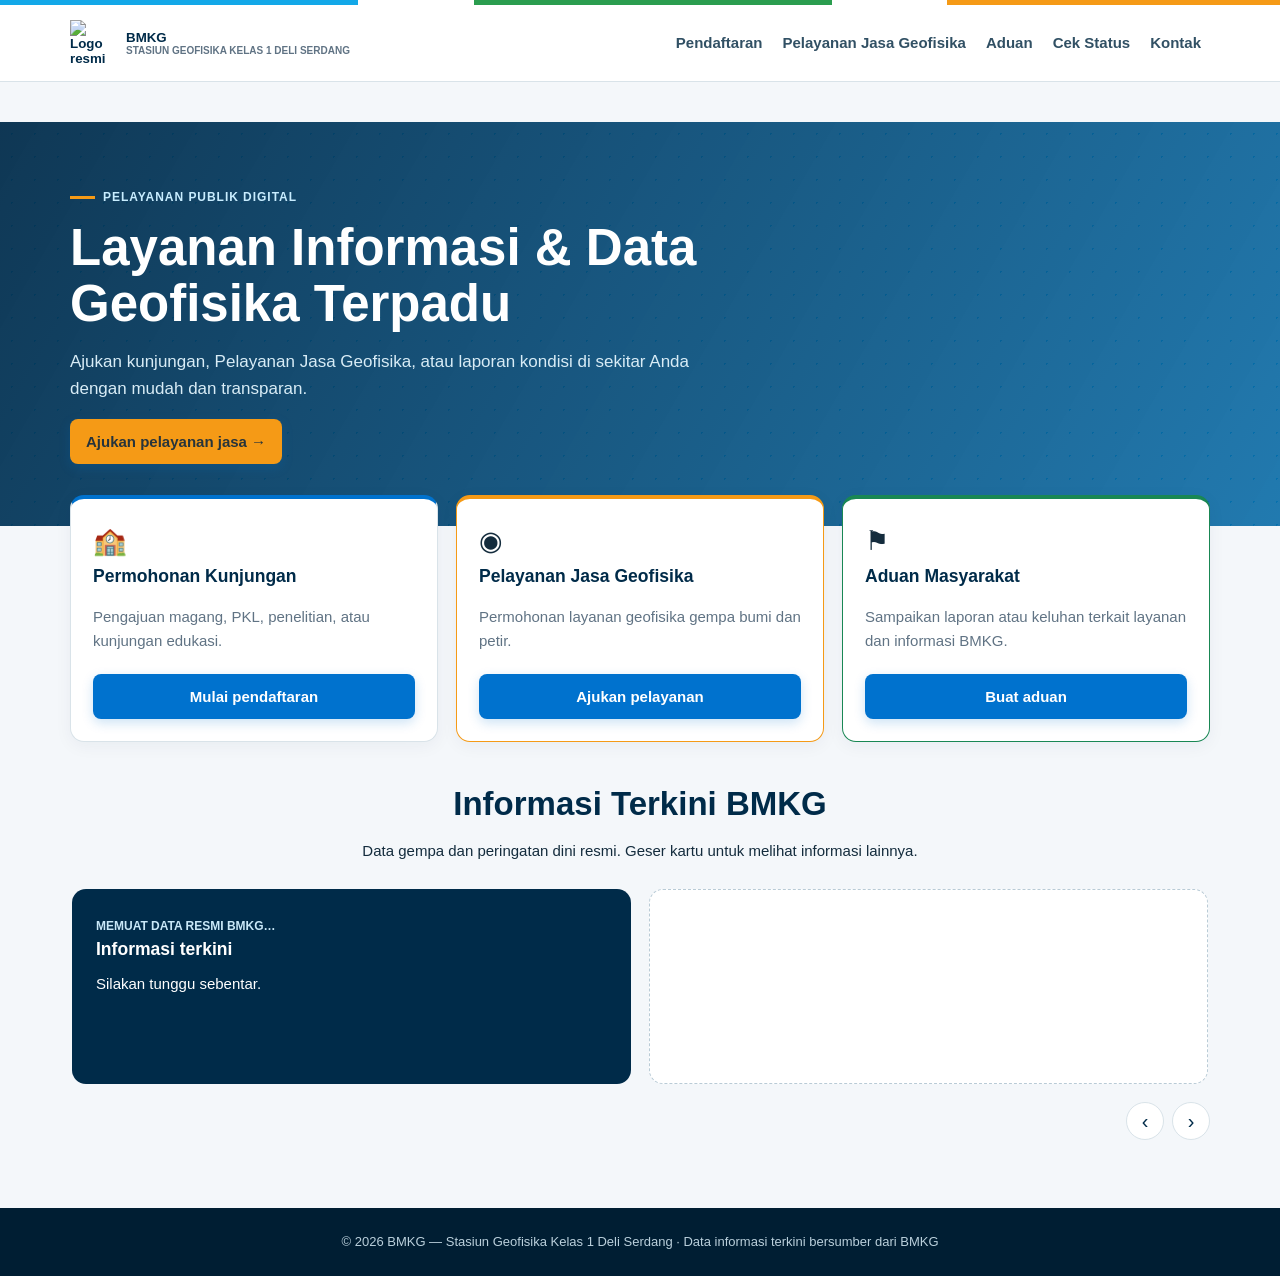
==== commit fe80295d: "Add files via upload" ====
--- a/index.html
+++ b/index.html
@@ -37,7 +37,7 @@
 .btn:hover{filter:brightness(1.08);transform:translateY(-1px)}
 .btn.orange{background:var(--orange);color:#27343b}
 .grid3{display:grid;grid-template-columns:repeat(3,1fr);gap:18px}
-.quick{margin-top:-31px;position:relative}.quick .dummy{border-top-color:#94a8b5}.dummy-label{display:inline-block;padding:3px 8px;border-radius:99px;background:#edf2f5;color:#496477;font-size:11px;font-weight:800}
+.quick{margin-top:-31px;position:relative}
 .card{background:#fff;border:1px solid var(--line);border-radius:14px;padding:22px;box-shadow:0 4px 17px #002b490d}
 .quick .card{border-top:4px solid var(--blue)}
 .quick .card:nth-child(2){border-color:var(--orange)}
@@ -73,7 +73,7 @@
 .checks{display:flex;flex-wrap:wrap;gap:8px}
 .check{display:flex;align-items:center;gap:6px;border:1px solid var(--line);border-radius:7px;padding:8px;cursor:pointer}
 .check input{width:auto}
-.form-actions{margin-top:22px;display:flex;gap:12px;align-items:center}.page-back{margin-bottom:18px;background:#fff;color:var(--navy);border:1px solid var(--line);box-shadow:none}.status-files{display:grid;gap:10px;margin-top:18px}.file-panel{padding:14px;border:1px dashed #a8bfce;border-radius:9px;background:#f7fbfd}.file-panel b{display:block;color:var(--navy)}.modal-close{position:absolute;right:14px;top:10px;border:0;background:transparent;color:#36576b;font-size:25px;line-height:1;box-shadow:none;padding:4px}.modal-card{position:relative}.copy-note{font-size:12px;color:var(--muted);margin:0 0 10px}.hide{display:none!important}
+.form-actions{margin-top:22px;display:flex;gap:12px;align-items:center}.status-files{display:grid;gap:10px;margin-top:18px}.file-panel{padding:14px;border:1px dashed #a8bfce;border-radius:9px;background:#f7fbfd}.file-panel b{display:block;color:var(--navy)}.modal-close{position:absolute;right:14px;top:10px;border:0;background:transparent;color:#36576b;font-size:25px;line-height:1;box-shadow:none;padding:4px}.modal-card{position:relative}.copy-note{font-size:12px;color:var(--muted);margin:0 0 10px}.hide{display:none!important}.template-slot{scroll-snap-align:start;min-height:195px;border:1px dashed #b9cbd6;border-radius:14px;background:#fff}
 .form-actions small{color:var(--muted)}
 .tracking{max-width:780px;margin:auto}
 .track-box{display:flex;gap:9px;padding:8px;background:#fff;border:1px solid var(--line);border-radius:11px;box-shadow:var(--shadow)}
@@ -161,13 +161,11 @@
 <p>Permohonan layanan geofisika gempa bumi dan petir.</p>
 <button class="btn" data-go="data-request">Ajukan pelayanan</button>
 </article>
-<article class="card dummy">
-<span class="dummy-label">TEMPLATE SEMENTARA</span>
-<div class="icon">▧</div>
-<h3>Template & Pembayaran</h3>
-<p>Template surat, template dokumen, dan placeholder barcode pembayaran akan tersedia di sini setelah dokumen resmi diberikan.</p>
-<small class="muted">[Dummy] Surat Permohonan · [Dummy] Dokumen Pembayaran · [Dummy] Barcode Pembayaran</small>
-<button class="btn" type="button" disabled>Segera tersedia</button>
+<article class="card">
+<div class="icon">⚑</div>
+<h3>Aduan Masyarakat</h3>
+<p>Sampaikan laporan atau keluhan terkait layanan dan informasi BMKG.</p>
+<button class="btn" data-go="complaint">Buat aduan</button>
 </article>
 </div>
 <section class="live-section">
@@ -181,6 +179,7 @@
 <h3>Informasi terkini</h3>
 <p>Silakan tunggu sebentar.</p>
 </article>
+<div class="template-slot" aria-label="Area untuk template yang akan diberikan"></div>
 </div>
 <div class="feed-nav">
 <button class="circle" id="feedPrev">‹</button>
@@ -191,7 +190,6 @@
 </section>
 <section id="registration" class="page">
 <div class="container">
-<button class="btn page-back" type="button" data-back>← Kembali</button>
 <div class="section-head">
 <h2>Pendaftaran Layanan</h2>
 <p>Kunjungan edukasi, magang/PKL, dan penelitian.</p>
@@ -255,7 +253,6 @@
 </section>
 <section id="data-request" class="page">
 <div class="container">
-<button class="btn page-back" type="button" data-back>← Kembali</button>
 <div class="section-head">
 <h2>Pelayanan Jasa Geofisika</h2>
 <p>Lengkapi data agar dapat diproses oleh petugas.</p>
@@ -332,7 +329,6 @@
 </section>
 <section id="complaint" class="page">
 <div class="container">
-<button class="btn page-back" type="button" data-back>← Kembali</button>
 <div class="section-head">
 <h2>Aduan Masyarakat</h2>
 <p>Laporkan kejadian atau kondisi yang Anda temukan. Untuk keadaan darurat, hubungi layanan darurat setempat terlebih dahulu.</p>
@@ -399,7 +395,6 @@
 </section>
 <section id="tracking" class="page">
 <div class="container tracking">
-<button class="btn page-back" type="button" data-back>← Kembali</button>
 <div class="section-head">
 <h2>Cek Status</h2>
 <p>Masukkan kode pendaftaran atau kode Pelayanan Jasa Geofisika Anda.</p>
@@ -439,7 +434,6 @@
 </section>
 <section id="contact" class="page">
 <div class="container">
-<button class="btn page-back" type="button" data-back>← Kembali</button>
 <div class="section-head">
 <h2>Informasi & Kontak</h2>
 <p>Hubungi kami untuk informasi layanan.</p>
@@ -506,7 +500,6 @@
   window.addEventListener('popstate', route);
   links.forEach(link => link.onclick = () => go(link.dataset.page));
   document.querySelectorAll('[data-go]').forEach(button => button.onclick = () => go(button.dataset.go));
-  document.querySelectorAll('[data-back]').forEach(button => button.onclick = () => history.state?.bmkgPage && history.state.bmkgPage !== 'home' ? history.back() : go('home'));
   $('menuBtn').onclick = () => nav.classList.toggle('show');
 
   const allowedFile = file => file && file.size <= 5 * 1024 * 1024 && /^(application\/pdf|image\/jpeg|image\/png)$/.test(file.type);
@@ -531,13 +524,15 @@
     const row = type === 'registration'
       ? { ticket: code, request_type: 'pendaftaran', nama: $('regName').value, email: $('regEmail').value, no_hp: $('regPhone').value, instansi: $('regName').value, jenis_pendaftaran: $('regType').value, tanggal_mulai: $('regStartDate').value, tanggal_selesai: $('regEndDate').value, file_name: file?.name || null, status: 'Permohonan Diterima' }
       : type === 'data'
-        ? { ticket: code, request_type: 'pelayanan_jasa_geofisika', nama: $('applicant').value, email: $('dataEmail').value, no_hp: $('dataPhone').value, instansi: $('institution').value, nik_nim: $('identity').value, jenis_data: selected, tanggal_mulai: $('startDate').value, wilayah: $('area').value, tujuan_penggunaan: $('purpose').value, file_name: file?.name || null, status: 'Permohonan Diterima' }
+        ? { ticket: code, request_type: 'permintaan_data', nama: $('applicant').value, email: $('dataEmail').value, no_hp: $('dataPhone').value, instansi: $('institution').value, nik_nim: $('identity').value, jenis_data: selected, tanggal_mulai: $('startDate').value, tanggal_selesai: $('startDate').value, wilayah: $('area').value, tujuan_penggunaan: $('purpose').value, file_name: file?.name || null, status: 'Permohonan Diterima' }
         : { ticket: code, request_type: 'aduan', nama: $('complaintName').value, email: $('complaintEmail').value, no_hp: $('complaintPhone').value, kategori_aduan: $('complaintType').value, wilayah: $('complaintLocation').value, tanggal_mulai: $('complaintDate').value, uraian_aduan: $('complaintText').value, file_name: file?.name || null, status: 'Diterima' };
     const button = form.querySelector('[type="submit"]');
     const label = button.textContent;
     button.disabled = true; button.textContent = 'Mengirim…';
-    try { row.supporting_document_url = await uploadApplicantFile(file, code); }
-    catch (error) { button.disabled = false; button.textContent = label; return warn('Dokumen gagal diunggah: ' + error.message); }
+    if (file) {
+      try { const url = await uploadApplicantFile(file, code); if (url) row.supporting_document_url = url; }
+      catch (error) { warn('Dokumen belum dapat diunggah. Data permohonan tetap dikirim.'); }
+    }
     const { error } = await db.from('service_requests').insert(row);
     button.disabled = false; button.textContent = label;
     if (error) return warn('Data gagal dikirim: ' + error.message);
@@ -603,7 +598,7 @@
     } catch (error) { warn('Bukti gagal dikirim: ' + error.message); }
     finally { button.disabled = false; button.textContent = 'Kirim bukti pembayaran'; }
   };
-  $('liveFeed').innerHTML = '<article class="alert-card"><span class="source">INFORMASI RESMI BMKG</span><h3>Gempa dan peringatan dini</h3><p>Lihat pembaruan terkini melalui kanal resmi BMKG.</p><a href="https://www.bmkg.go.id" target="_blank" rel="noopener">Buka BMKG.go.id ↗</a></article>';
+  $('liveFeed').innerHTML = '<article class="alert-card"><span class="source">INFORMASI RESMI BMKG</span><h3>Gempa dan peringatan dini</h3><p>Lihat pembaruan terkini melalui kanal resmi BMKG.</p><a href="https://www.bmkg.go.id" target="_blank" rel="noopener">Buka BMKG.go.id ↗</a></article><div class="template-slot" aria-label="Area untuk template yang akan diberikan"></div>';
   $('feedPrev').onclick = () => $('liveFeed').scrollBy({ left: -$('liveFeed').clientWidth * .8, behavior: 'smooth' });
   $('feedNext').onclick = () => $('liveFeed').scrollBy({ left: $('liveFeed').clientWidth * .8, behavior: 'smooth' });
 })();
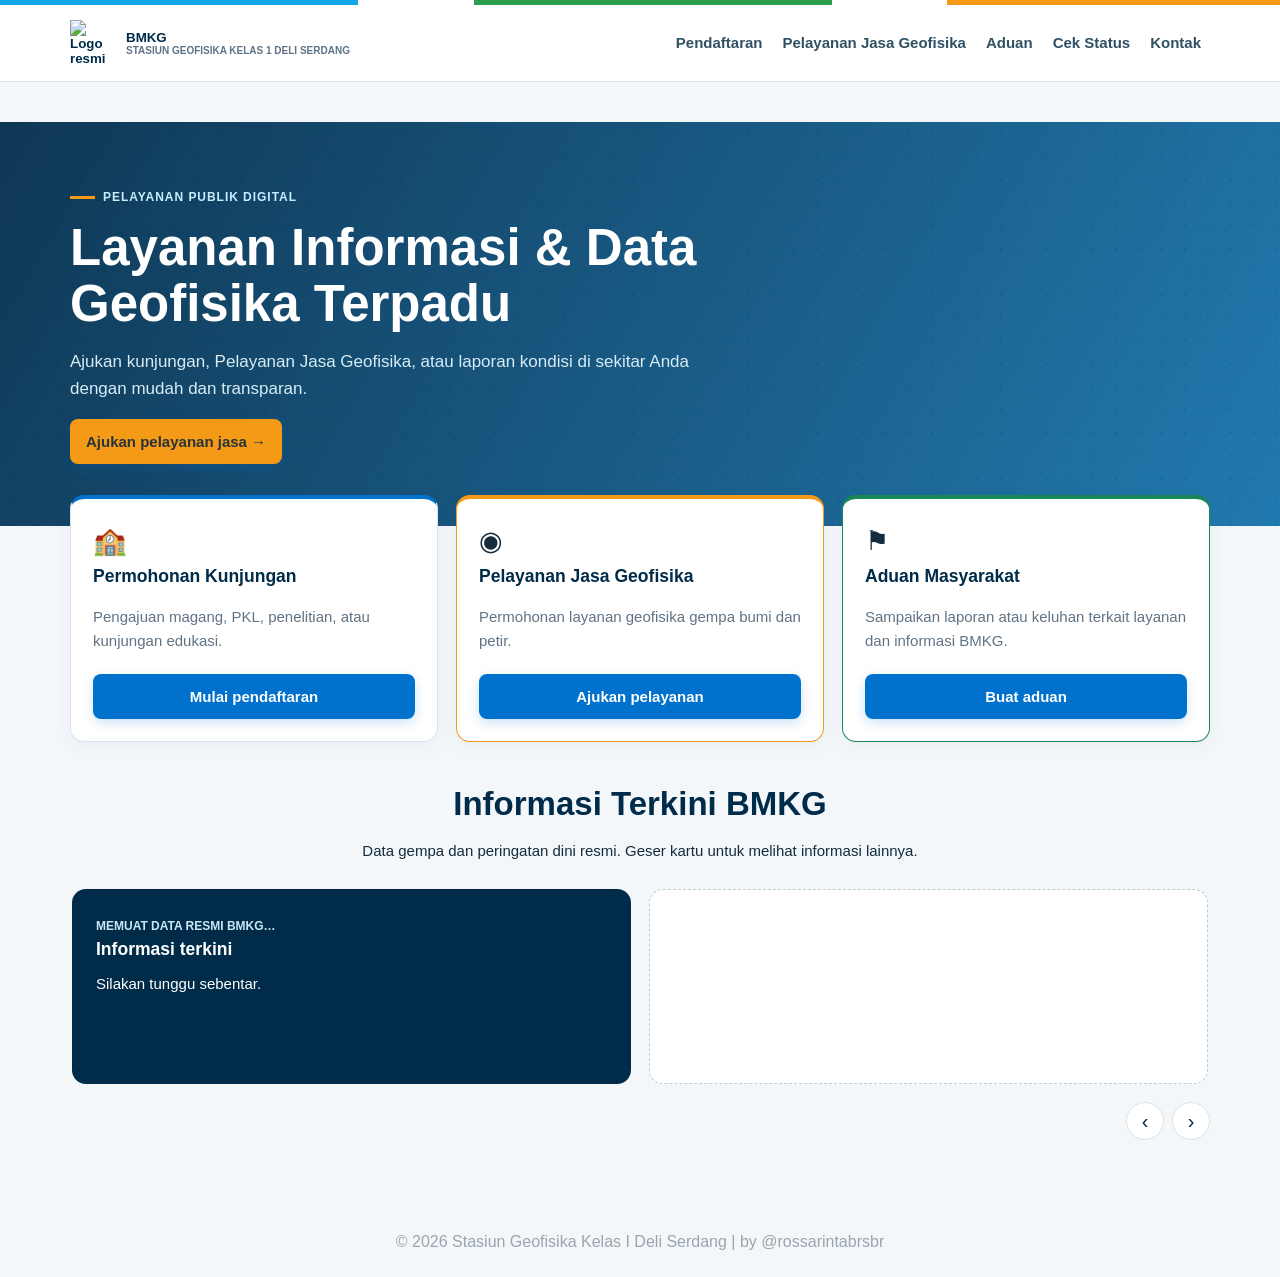
==== commit c1fa6778: "footer" ====
--- a/index.html
+++ b/index.html
@@ -4,133 +4,22 @@
 <meta charset="utf-8">
 <meta name="viewport" content="width=device-width,initial-scale=1">
 <title>Layanan Publik BMKG Deli Serdang</title>
-<style>
-:root{--navy:#002b49;--blue:#0072ce;--orange:#f59a16;--green:#198754;--mist:#f4f7fa;--ink:#142c3d;--muted:#607384;--line:#d9e3e9;--shadow:0 14px 34px #002b4917}
-*{box-sizing:border-box}
-html{scroll-behavior:smooth}
-body{margin:0;background:var(--mist);color:var(--ink);font:15px/1.55 Inter,Segoe UI,Arial,sans-serif}
-.container{width:min(1140px,calc(100% - 36px));margin:auto}
-.topline{height:5px;background:linear-gradient(90deg,#13a8e8 0 28%,#fff 28% 37%,#2b9d4f 37% 65%,#fff 65% 74%,var(--orange) 74%)}
-header{position:sticky;top:0;z-index:10;background:#fffffff2;backdrop-filter:blur(10px);border-bottom:1px solid var(--line)}
-.nav{min-height:76px;display:flex;align-items:center;justify-content:space-between;gap:15px}
-.brand{display:flex;align-items:center;gap:10px;color:var(--navy);font-weight:850;line-height:1.15;border:0;background:transparent;cursor:pointer;text-align:left;padding:0}
-.brand small{display:block;font-size:10px;color:var(--muted)}
-.logo{width:46px;height:46px;object-fit:contain;flex:none}
-.links{display:flex;gap:2px}
-.links button,.menu{border:0;background:transparent;color:#315064;font:inherit;font-weight:700;padding:9px;border-radius:7px;cursor:pointer}
-.links button:hover,.links button.active{color:var(--blue);background:#e8f4fc}
-.menu{display:none;font-size:22px}
-.page{display:none;padding:40px 0 62px;animation:in .3s}
-.page.active{display:block}
-@keyframes in{from{opacity:0;transform:translateY(8px)}
-to{opacity:1;transform:none}
-}
-.hero{background:linear-gradient(120deg,#002b49eF,#0066a4dc),radial-gradient(#30b6ed 1px,transparent 1px);background-size:auto,23px 23px;color:#fff;min-height:398px;display:grid;align-items:center}
-.hero>div{padding:62px 0}
-.eyebrow{color:#c8edff;font-size:12px;font-weight:800;letter-spacing:.08em;text-transform:uppercase}
-.eyebrow:before{content:"";display:inline-block;width:25px;height:3px;background:var(--orange);vertical-align:middle;margin-right:8px}
-h1{font-size:clamp(32px,5vw,51px);line-height:1.1;margin:13px 0 16px}
-h2{font-size:clamp(25px,4vw,33px);line-height:1.2;color:var(--navy);margin:0 0 8px}
-h3{color:var(--navy);margin:0 0 7px}
-.hero p{font-size:17px;max-width:650px;color:#d8ecf6}
-.btn{border:0;border-radius:8px;background:var(--blue);color:white;padding:11px 16px;font:inherit;font-weight:800;cursor:pointer;text-decoration:none;display:inline-flex;justify-content:center;align-items:center;gap:7px;box-shadow:0 4px 12px #0072ce33}
-.btn:hover{filter:brightness(1.08);transform:translateY(-1px)}
-.btn.orange{background:var(--orange);color:#27343b}
-.grid3{display:grid;grid-template-columns:repeat(3,1fr);gap:18px}
-.quick{margin-top:-31px;position:relative}
-.card{background:#fff;border:1px solid var(--line);border-radius:14px;padding:22px;box-shadow:0 4px 17px #002b490d}
-.quick .card{border-top:4px solid var(--blue)}
-.quick .card:nth-child(2){border-color:var(--orange)}
-.quick .card:nth-child(3){border-color:var(--green)}
-.icon{font-size:27px}
-.muted,.card p{color:var(--muted)}
-.quick .btn{width:100%;margin-top:7px}
-.live-section{margin-top:42px}
-.section-head{text-align:center;max-width:700px;margin:0 auto 25px}
-.live-feed{display:grid;grid-auto-flow:column;grid-auto-columns:calc(50% - 9px);overflow:auto;scroll-snap-type:x mandatory;gap:18px;padding:2px 2px 12px;scroll-behavior:smooth}
-.live-feed::-webkit-scrollbar{height:8px}
-.live-feed::-webkit-scrollbar-thumb{background:#bfd2df;border-radius:9px}
-.alert-card{scroll-snap-align:start;min-height:195px;background:var(--navy);color:#fff;border-radius:14px;padding:24px}
-.alert-card.warning{background:#8b3f00}
-.alert-card h3{color:#fff}
-.alert-card .source{color:#c8e8f8;font-size:12px;font-weight:700}
-.alert-card p{margin:9px 0}
-.alert-card a{color:#fff;font-weight:800}
-.feed-nav{display:flex;gap:8px;justify-content:flex-end;margin:6px 0}
-.circle{width:38px;height:38px;border-radius:50%;border:1px solid var(--line);background:#fff;color:var(--navy);cursor:pointer;font-size:20px}
-.form-layout{display:grid;grid-template-columns:275px 1fr;gap:24px}
-.side{background:var(--navy);color:#dcecf5;border-radius:14px;padding:23px;height:max-content}
-.side h3{color:#fff}
-.side li{margin:8px 0}
-.form-card{background:#fff;border:1px solid var(--line);border-radius:14px;padding:27px;box-shadow:var(--shadow)}
-.form-grid{display:grid;grid-template-columns:repeat(2,1fr);gap:16px}
-.field{display:grid;gap:6px}
-.full{grid-column:1/-1}
-label{font-weight:750;color:#29495d;font-size:14px}
-input,select,textarea{width:100%;padding:11px 12px;border:1px solid #cbd9e1;border-radius:7px;font:inherit;color:var(--ink);background:white}
-input:focus,select:focus,textarea:focus{outline:0;border-color:var(--blue);box-shadow:0 0 0 3px #dceffa}
-textarea{min-height:95px;resize:vertical}
-.checks{display:flex;flex-wrap:wrap;gap:8px}
-.check{display:flex;align-items:center;gap:6px;border:1px solid var(--line);border-radius:7px;padding:8px;cursor:pointer}
-.check input{width:auto}
-.form-actions{margin-top:22px;display:flex;gap:12px;align-items:center}.status-files{display:grid;gap:10px;margin-top:18px}.file-panel{padding:14px;border:1px dashed #a8bfce;border-radius:9px;background:#f7fbfd}.file-panel b{display:block;color:var(--navy)}.modal-close{position:absolute;right:14px;top:10px;border:0;background:transparent;color:#36576b;font-size:25px;line-height:1;box-shadow:none;padding:4px}.modal-card{position:relative}.copy-note{font-size:12px;color:var(--muted);margin:0 0 10px}.hide{display:none!important}.template-slot{scroll-snap-align:start;min-height:195px;border:1px dashed #b9cbd6;border-radius:14px;background:#fff}
-.form-actions small{color:var(--muted)}
-.tracking{max-width:780px;margin:auto}
-.track-box{display:flex;gap:9px;padding:8px;background:#fff;border:1px solid var(--line);border-radius:11px;box-shadow:var(--shadow)}
-.track-box input{border:0}
-.timeline{display:none;margin-top:25px;background:#fff;border:1px solid var(--line);border-radius:14px;padding:27px}
-.timeline.show{display:block}
-.status-pill{display:inline-block;border-radius:999px;padding:5px 10px;font-size:13px;font-weight:800;background:#eef2f5;color:#476071}
-.status-pill.wait{background:#fff3d4;color:#7d5600}
-.status-pill.ok{background:#dff5e7;color:#17623c}
-.status-pill.no{background:#ffe2e6;color:#94233a}
-.step{padding:0 0 22px 31px;border-left:2px solid #cddae2;position:relative;color:var(--muted)}
-.step:last-of-type{border:0}
-.step:before{content:"";position:absolute;left:-8px;top:2px;width:12px;height:12px;border-radius:50%;background:#a7b7c1;border:3px solid white;box-shadow:0 0 0 2px #a7b7c1}
-.step.done:before{background:var(--green);box-shadow:0 0 0 2px var(--green)}
-.step.current:before{background:var(--orange);box-shadow:0 0 0 2px var(--orange)}
-.step b{display:block;color:var(--navy)}
-.contact-grid{display:grid;grid-template-columns:1fr 1fr;gap:22px}
-.contact-row{padding:14px;border-left:3px solid var(--blue);background:#fff;margin:10px 0}
-.map{border:0;width:100%;min-height:340px;border-radius:14px}
-.modal{display:none;position:fixed;inset:0;z-index:30;place-items:center;background:#001d33aa;padding:20px}
-.modal.show{display:grid}
-.modal-card{width:min(430px,100%);background:#fff;border-radius:15px;padding:29px;text-align:center}
-.ticket{background:#eaf6fd;padding:11px;border-radius:8px;font-size:18px;font-weight:850;margin:15px}
-.toast{display:none;position:fixed;z-index:40;bottom:17px;right:17px;background:#a92339;color:white;padding:12px 15px;border-radius:8px;box-shadow:var(--shadow)}
-.toast.show{display:block}
-footer{background:#001e33;color:#bad0dc;text-align:center;padding:24px;font-size:13px}
-@media(max-width:820px){.menu{display:block}
-.links{display:none;position:absolute;left:0;right:0;top:76px;background:#fff;padding:12px 20px;border-bottom:1px solid var(--line);flex-direction:column}
-.links.show{display:flex}
-.links button{text-align:left}
-.grid3,.form-layout,.contact-grid{grid-template-columns:1fr}
-.quick{margin-top:0}
-.live-feed{grid-auto-columns:90%}
-.side{position:static}
-}
-@media(max-width:540px){.form-grid{grid-template-columns:1fr}
-.form-card{padding:19px}
-.form-actions,.track-box{flex-direction:column;align-items:stretch}
-.brand{font-size:13px}
-}
-
-</style>
+<link rel="stylesheet" href="site.css">
 </head>
 <body>
 <div class="topline">
 </div>
 <header>
 <div class="container nav">
-<button class="brand" type="button" data-go="home" aria-label="Kembali ke Beranda">
+<button class="brand" type="button" data-go="home" aria-label="Kembali ke Beranda">
 <img class="logo" src="https://cews.bmkg.go.id/tempatirk/interface/logo_bmkg.png" alt="Logo resmi BMKG Indonesia">
 <span>BMKG<small>STASIUN GEOFISIKA KELAS 1 DELI SERDANG</small>
 </span>
-</button>
+</button>
 <button class="menu" id="menuBtn" aria-label="Buka menu">☰</button>
 <nav class="links" id="navLinks">
-<button data-page="registration">Pendaftaran</button>
-<button data-page="data-request">Pelayanan Jasa Geofisika</button>
+<button data-page="registration">Pendaftaran</button>
+<button data-page="data-request">Pelayanan Jasa Geofisika</button>
 <button data-page="complaint">Aduan</button>
 <button data-page="tracking">Cek Status</button>
 <button data-page="contact">Kontak</button>
@@ -144,23 +33,23 @@
 <span class="eyebrow">Pelayanan publik digital</span>
 <h1>Layanan Informasi & Data<br>Geofisika Terpadu</h1>
 <p>Ajukan kunjungan, Pelayanan Jasa Geofisika, atau laporan kondisi di sekitar Anda dengan mudah dan transparan.</p>
-<button class="btn orange" data-go="data-request">Ajukan pelayanan jasa →</button>
+<button class="btn orange" data-go="data-request">Ajukan pelayanan jasa →</button>
 </div>
 </div>
 <div class="container">
 <div class="grid3 quick">
 <article class="card">
 <div class="icon">🏫</div>
-<h3>Permohonan Kunjungan</h3>
-<p>Pengajuan magang, PKL, penelitian, atau kunjungan edukasi.</p>
+<h3>Permohonan Kunjungan</h3>
+<p>Pengajuan magang, PKL, penelitian, atau kunjungan edukasi.</p>
 <button class="btn" data-go="registration">Mulai pendaftaran</button>
 </article>
 <article class="card">
 <div class="icon">◉</div>
-<h3>Pelayanan Jasa Geofisika</h3>
-<p>Permohonan layanan geofisika gempa bumi dan petir.</p>
-<button class="btn" data-go="data-request">Ajukan pelayanan</button>
-</article>
+<h3>Pelayanan Jasa Geofisika</h3>
+<p>Permohonan layanan geofisika gempa bumi dan petir.</p>
+<button class="btn" data-go="data-request">Ajukan pelayanan</button>
+</article>
 <article class="card">
 <div class="icon">⚑</div>
 <h3>Aduan Masyarakat</h3>
@@ -188,8 +77,8 @@
 </section>
 </div>
 </section>
-<section id="registration" class="page">
-<div class="container">
+<section id="registration" class="page">
+<div class="container">
 <div class="section-head">
 <h2>Pendaftaran Layanan</h2>
 <p>Kunjungan edukasi, magang/PKL, dan penelitian.</p>
@@ -227,20 +116,20 @@
 <input id="regPhone" type="tel" required>
 </div>
 <div class="field">
-<label for="regStartDate">Tanggal mulai</label>
-<input id="regStartDate" type="date" required>
-</div>
-<div class="field">
-<label for="regEndDate">Tanggal selesai</label>
-<input id="regEndDate" type="date" required>
+<label for="regStartDate">Tanggal mulai</label>
+<input id="regStartDate" type="date" required>
+</div>
+<div class="field">
+<label for="regEndDate">Tanggal selesai</label>
+<input id="regEndDate" type="date" required>
 </div>
 <div class="field">
 <label for="regCount">Jumlah peserta</label>
 <input id="regCount" type="number" min="1" required>
 </div>
 <div class="field">
-<label for="regFile">Surat pengantar</label>
-<input id="regFile" type="file" accept=".pdf,.jpg,.jpeg,.png">
+<label for="regFile">Surat Permohonan / Pengantar (wajib)</label>
+<input id="regFile" type="file" accept=".pdf,.jpg,.jpeg,.png" required>
 </div>
 </div>
 <div class="form-actions">
@@ -251,10 +140,10 @@
 </div>
 </div>
 </section>
-<section id="data-request" class="page">
-<div class="container">
-<div class="section-head">
-<h2>Pelayanan Jasa Geofisika</h2>
+<section id="data-request" class="page">
+<div class="container">
+<div class="section-head">
+<h2>Pelayanan Jasa Geofisika</h2>
 <p>Lengkapi data agar dapat diproses oleh petugas.</p>
 </div>
 <div class="form-layout">
@@ -278,12 +167,12 @@
 </div>
 </div>
 <div class="field">
-<label for="startDate">Tanggal awal</label>
+<label for="startDate">Tanggal awal</label>
 <input id="startDate" type="date" required>
 </div>
-<div class="field">
-<label for="area">Lokasi</label>
-<input id="area" required placeholder="Desa/Kecamatan/Kabupaten atau titik lokasi">
+<div class="field">
+<label for="area">Lokasi</label>
+<input id="area" required placeholder="Desa/Kecamatan/Kabupaten atau titik lokasi">
 </div>
 <div class="field">
 <label for="purpose">Tujuan penggunaan</label>
@@ -315,8 +204,8 @@
 <input id="dataPhone" type="tel" required>
 </div>
 <div class="field">
-<label for="supportFile">Surat Permohonan</label>
-<input id="supportFile" type="file" accept=".pdf,.jpg,.jpeg,.png">
+<label for="supportFile">Surat Permohonan (wajib)</label>
+<input id="supportFile" type="file" accept=".pdf,.jpg,.jpeg,.png" required>
 </div>
 </div>
 <div class="form-actions">
@@ -327,8 +216,8 @@
 </div>
 </div>
 </section>
-<section id="complaint" class="page">
-<div class="container">
+<section id="complaint" class="page">
+<div class="container">
 <div class="section-head">
 <h2>Aduan Masyarakat</h2>
 <p>Laporkan kejadian atau kondisi yang Anda temukan. Untuk keadaan darurat, hubungi layanan darurat setempat terlebih dahulu.</p>
@@ -393,14 +282,14 @@
 </div>
 </div>
 </section>
-<section id="tracking" class="page">
-<div class="container tracking">
+<section id="tracking" class="page">
+<div class="container tracking">
 <div class="section-head">
 <h2>Cek Status</h2>
-<p>Masukkan kode pendaftaran atau kode Pelayanan Jasa Geofisika Anda.</p>
+<p>Masukkan kode pendaftaran atau kode Pelayanan Jasa Geofisika Anda.</p>
 </div>
 <div class="track-box">
-<input id="ticketInput" placeholder="Contoh: REG-DS-2026-ABC123 atau JGF-DS-2026-ABC123">
+<input id="ticketInput" placeholder="Contoh: REG-DS-2026-ABC123 atau JGF-DS-2026-ABC123">
 <button class="btn" id="trackBtn">Cek status</button>
 </div>
 <div class="timeline" id="timeline">
@@ -412,16 +301,8 @@
 </span>
 </p>
 <p class="muted" id="ticketDetail"></p>
-<div class="step done"><b>Permohonan diterima</b>Permohonan sudah tercatat di sistem.</div>
-<div class="step current">
-<b id="statusTitle">Status admin</b>
-<span id="statusNote">Memuat informasi.</span>
-</div>
-<div class="step" id="replyStep">
-<b>Hasil atau jawaban belum tersedia</b>
-<span>
-</span>
-</div>
+<div class="step done"><b>Permohonan diterima</b><span>Permohonan sudah tercatat di sistem.</span></div>
+<div id="dynamicSteps"></div>
 <div class="status-files" id="statusFiles"></div>
 <div class="file-panel hide" id="paymentProofPanel">
 <b>Upload bukti pembayaran</b>
@@ -432,8 +313,8 @@
 </div>
 </div>
 </section>
-<section id="contact" class="page">
-<div class="container">
+<section id="contact" class="page">
+<div class="container">
 <div class="section-head">
 <h2>Informasi & Kontak</h2>
 <p>Hubungi kami untuk informasi layanan.</p>
@@ -457,7 +338,7 @@
 </div>
 </section>
 </main>
-<footer>© 2026 BMKG — Stasiun Geofisika Kelas 1 Deli Serdang · Data informasi terkini bersumber dari BMKG</footer>
+<footer>© 2026 Stasiun Geofisika Kelas I Deli Serdang <span aria-hidden="true">|</span> by <a href="https://github.com/rossarintabrsbr" target="_blank" rel="noopener noreferrer">@rossarintabrsbr</a></footer>
 <div class="modal" id="modal">
 <div class="modal-card">
 <div style="font-size:45px">✓</div>
@@ -466,142 +347,14 @@
 </p>
 <div class="ticket" id="modalTicket">
 </div>
-<button class="modal-close" id="modalClose" type="button" aria-label="Tutup">×</button>
-<p class="copy-note">Salin atau screenshot kode ini untuk cek status.</p>
-<button class="btn" id="copyTicket" type="button">Copy</button>
+<button class="modal-close" id="modalClose" type="button" aria-label="Tutup">×</button>
+<p class="copy-note">Salin atau screenshot kode ini untuk cek status.</p>
+<button class="btn" id="copyTicket" type="button">Copy</button>
 </div>
 </div>
 <div class="toast" id="toast">
 </div>
 <script src="https://cdn.jsdelivr.net/npm/@supabase/supabase-js@2"></script>
-<script>
-(() => {
-  const $ = id => document.getElementById(id);
-  const db = window.supabase.createClient('https://mbxmvlbfucsppjwnpmcb.supabase.co', 'sb_publishable_VL_PnIkZpShaPwo2X-D0ew_K1Z--daE');
-  const ticketKey = 'bmkg-ticket-terakhir';
-  const toast = $('toast');
-  const warn = message => { toast.textContent = message; toast.classList.add('show'); setTimeout(() => toast.classList.remove('show'), 4000); };
-  const showSuccess = (title, text, code) => { $('modalTitle').textContent = title; $('modalText').textContent = text; $('modalTicket').textContent = code; $('modal').classList.add('show'); };
-  const ticket = prefix => `${prefix}-DS-${new Date().getFullYear()}-${[...crypto.getRandomValues(new Uint32Array(3))].map(n => n.toString(16)).join('').slice(0, 12).toUpperCase()}`;
-
-  $('modalClose').onclick = () => $('modal').classList.remove('show');
-  $('modal').onclick = event => { if (event.target === $('modal')) $('modal').classList.remove('show'); };
-  $('copyTicket').onclick = async () => {
-    const code = $('modalTicket').textContent;
-    try { await navigator.clipboard.writeText(code); $('copyTicket').textContent = 'Tersalin ✓'; setTimeout(() => $('copyTicket').textContent = 'Copy', 1800); }
-    catch { warn('Tidak dapat menyalin otomatis. Salin kode secara manual.'); }
-  };
-  const pages = document.querySelectorAll('.page'), links = document.querySelectorAll('[data-page]'), nav = $('navLinks');
-  const pageNames = [...pages].map(page => page.id);
-  const render = id => { id = pageNames.includes(id) ? id : 'home'; pages.forEach(page => page.classList.toggle('active', page.id === id)); links.forEach(link => link.classList.toggle('active', link.dataset.page === id)); nav.classList.remove('show'); scrollTo({ top: 0, behavior: 'smooth' }); };
-  const go = (id, push = true) => { render(id); if (push) history.pushState({ bmkgPage: id }, '', `${location.pathname}#${id}`); };
-  const route = () => render(location.hash.slice(1) || 'home');
-  history.replaceState({ bmkgPage: location.hash.slice(1) || 'home' }, '', `${location.pathname}#${location.hash.slice(1) || 'home'}`);
-  window.addEventListener('popstate', route);
-  links.forEach(link => link.onclick = () => go(link.dataset.page));
-  document.querySelectorAll('[data-go]').forEach(button => button.onclick = () => go(button.dataset.go));
-  $('menuBtn').onclick = () => nav.classList.toggle('show');
-
-  const allowedFile = file => file && file.size <= 5 * 1024 * 1024 && /^(application\/pdf|image\/jpeg|image\/png)$/.test(file.type);
-  async function uploadApplicantFile(file, code) {
-    if (!file) return null;
-    if (!allowedFile(file)) throw new Error('Berkas harus PDF/JPG/PNG dengan ukuran maksimal 5 MB.');
-    const safe = file.name.replace(/[^a-zA-Z0-9._-]/g, '_');
-    const path = `${code}/${crypto.randomUUID()}-${safe}`;
-    const { error } = await db.storage.from('dokumen-pemohon').upload(path, file, { contentType: file.type });
-    if (error) throw error;
-    return db.storage.from('dokumen-pemohon').getPublicUrl(path).data.publicUrl;
-  }
-  const submit = (prefix, title, type) => async event => {
-    event.preventDefault();
-    const form = event.currentTarget;
-    if (!form.checkValidity()) return form.reportValidity();
-    const selected = [...form.querySelectorAll('input[name="dataType"]:checked')].map(input => input.value);
-    if (type === 'data' && !selected.length) return warn('Pilih minimal satu jenis data.');
-    if (type === 'registration' && $('regStartDate').value > $('regEndDate').value) return warn('Tanggal selesai harus setelah tanggal mulai.');
-    const code = ticket(prefix);
-    const file = type === 'registration' ? $('regFile').files[0] : type === 'data' ? $('supportFile').files[0] : $('complaintFile').files[0];
-    const row = type === 'registration'
-      ? { ticket: code, request_type: 'pendaftaran', nama: $('regName').value, email: $('regEmail').value, no_hp: $('regPhone').value, instansi: $('regName').value, jenis_pendaftaran: $('regType').value, tanggal_mulai: $('regStartDate').value, tanggal_selesai: $('regEndDate').value, file_name: file?.name || null, status: 'Permohonan Diterima' }
-      : type === 'data'
-        ? { ticket: code, request_type: 'permintaan_data', nama: $('applicant').value, email: $('dataEmail').value, no_hp: $('dataPhone').value, instansi: $('institution').value, nik_nim: $('identity').value, jenis_data: selected, tanggal_mulai: $('startDate').value, tanggal_selesai: $('startDate').value, wilayah: $('area').value, tujuan_penggunaan: $('purpose').value, file_name: file?.name || null, status: 'Permohonan Diterima' }
-        : { ticket: code, request_type: 'aduan', nama: $('complaintName').value, email: $('complaintEmail').value, no_hp: $('complaintPhone').value, kategori_aduan: $('complaintType').value, wilayah: $('complaintLocation').value, tanggal_mulai: $('complaintDate').value, uraian_aduan: $('complaintText').value, file_name: file?.name || null, status: 'Diterima' };
-    const button = form.querySelector('[type="submit"]');
-    const label = button.textContent;
-    button.disabled = true; button.textContent = 'Mengirim…';
-    if (file) {
-      try { const url = await uploadApplicantFile(file, code); if (url) row.supporting_document_url = url; }
-      catch (error) { warn('Dokumen belum dapat diunggah. Data permohonan tetap dikirim.'); }
-    }
-    const { error } = await db.from('service_requests').insert(row);
-    button.disabled = false; button.textContent = label;
-    if (error) return warn('Data gagal dikirim: ' + error.message);
-    localStorage.setItem(ticketKey, code);
-    showSuccess(title, 'Kode tiket juga disimpan di browser ini. Simpan atau foto kode berikut untuk berjaga-jaga.', code);
-    form.reset();
-  };
-  $('registrationForm').addEventListener('submit', submit('REG', 'Pendaftaran terkirim', 'registration'));
-  $('dataForm').addEventListener('submit', submit('JGF', 'Pelayanan Jasa Geofisika terkirim', 'data'));
-  $('complaintForm').addEventListener('submit', submit('ADU', 'Aduan terkirim', 'complaint'));
-
-  async function track() {
-    const code = $('ticketInput').value.trim().toUpperCase();
-    if (!code) return warn('Masukkan kode tiket terlebih dahulu.');
-    const { data, error } = await db.rpc('cek_status_tiket', { kode: code });
-    const request = data?.[0];
-    if (error || !request) return warn('Kode tiket tidak ditemukan.');
-    $('ticketValue').textContent = request.ticket;
-    $('ticketDetail').textContent = request.request_type === 'pendaftaran'
-      ? `Jenis pendaftaran: ${request.jenis_pendaftaran || '—'}`
-      : `Pelayanan Jasa Geofisika · ${request.jenis_data?.join(', ') || '—'} · Lokasi: ${request.wilayah || '—'}`;
-    $('updatedText').textContent = `Diperbarui: ${new Date(request.updated_at).toLocaleString('id-ID')}`;
-    $('statusPill').textContent = request.status;
-    $('statusPill').className = `status-pill ${/selesai|terverifikasi/i.test(request.status) ? 'ok' : /ditolak/i.test(request.status) ? 'no' : 'wait'}`;
-    $('statusTitle').textContent = `Status: ${request.status}`;
-    $('statusNote').textContent = request.catatan_admin || 'Belum ada catatan dari admin.';
-    const reply = $('replyStep');
-    const isRegistration = request.request_type === 'pendaftaran';
-    reply.className = `step ${/selesai/i.test(request.status) ? 'done' : ''}`;
-    reply.innerHTML = isRegistration
-      ? '<b>Catatan Admin</b><span>Catatan atau arahan dari petugas ditampilkan pada tahap status di atas.</span>'
-      : '<b>Hasil pelayanan</b><span>Hasil akan tersedia setelah pembayaran diverifikasi dan layanan selesai diproses.</span>';
-    const files = $('statusFiles'); files.innerHTML = '';
-    $('paymentProofPanel').classList.add('hide');
-    if (!isRegistration) {
-      const addFile = (label, url) => { if (url) files.insertAdjacentHTML('beforeend', `<a class="btn" target="_blank" rel="noopener" href="${url}">${label}</a>`); };
-      if (request.payment_info || request.payment_amount) files.insertAdjacentHTML('beforeend', `<div class="file-panel"><b>Informasi pembayaran</b><span>${request.payment_info || 'Silakan ikuti informasi dari admin.'}${request.payment_amount ? ` · Nominal: Rp${Number(request.payment_amount).toLocaleString('id-ID')}` : ''}</span></div>`);
-      addFile('Unduh informasi pembayaran', request.payment_document_url);
-      if (request.payment_barcode_url) files.insertAdjacentHTML('beforeend', `<div class="file-panel"><b>Barcode pembayaran</b><img alt="Barcode pembayaran" src="${request.payment_barcode_url}" style="display:block;max-width:180px;margin-top:8px"></div>`);
-      else if (/menunggu pembayaran|pembayaran dikirim/i.test(request.status)) files.insertAdjacentHTML('beforeend', '<div class="file-panel"><b>Placeholder barcode pembayaran</b><span>Barcode resmi belum diunggah petugas. Ini adalah tampilan dummy sementara.</span></div>');
-      if (!request.payment_document_url && /menunggu pembayaran|pembayaran dikirim/i.test(request.status)) files.insertAdjacentHTML('beforeend', '<div class="file-panel"><b>Template informasi pembayaran (dummy)</b><span>Dokumen PDF resmi akan dapat diunduh setelah diunggah petugas.</span></div>');
-      addFile('Unduh hasil pelayanan', request.service_result_url || request.response_file_url);
-      if (/menunggu pembayaran|pembayaran dikirim/i.test(request.status) && !request.payment_proof_url) $('paymentProofPanel').classList.remove('hide');
-      if (request.payment_proof_url) files.insertAdjacentHTML('beforeend', '<div class="file-panel"><b>Bukti pembayaran sudah dikirim</b><span>Menunggu verifikasi petugas.</span></div>');
-    } else if (request.response_file_url) files.insertAdjacentHTML('beforeend', `<a class="btn" target="_blank" rel="noopener" href="${request.response_file_url}">Unduh lampiran jawaban</a>`);
-    $('timeline').classList.add('show');
-  }
-  const savedTicket = localStorage.getItem(ticketKey);
-  if (savedTicket) $('ticketInput').value = savedTicket;
-  $('trackBtn').onclick = track;
-  $('ticketInput').onkeydown = event => { if (event.key === 'Enter') track(); };
-  $('uploadProof').onclick = async () => {
-    const code = $('ticketInput').value.trim().toUpperCase(), file = $('paymentProof').files[0];
-    if (!code || !file) return warn('Masukkan kode dan pilih bukti pembayaran terlebih dahulu.');
-    if (!allowedFile(file)) return warn('Bukti harus PDF/JPG/PNG dengan ukuran maksimal 5 MB.');
-    const button = $('uploadProof'); button.disabled = true; button.textContent = 'Mengunggah…';
-    try {
-      const path = `${code}/${crypto.randomUUID()}-${file.name.replace(/[^a-zA-Z0-9._-]/g, '_')}`;
-      const up = await db.storage.from('bukti-pembayaran').upload(path, file, { contentType: file.type }); if (up.error) throw up.error;
-      const url = db.storage.from('bukti-pembayaran').getPublicUrl(path).data.publicUrl;
-      const { error } = await db.rpc('kirim_bukti_pembayaran', { kode: code, url_bukti: url }); if (error) throw error;
-      warn('Bukti pembayaran berhasil dikirim untuk diverifikasi.'); track();
-    } catch (error) { warn('Bukti gagal dikirim: ' + error.message); }
-    finally { button.disabled = false; button.textContent = 'Kirim bukti pembayaran'; }
-  };
-  $('liveFeed').innerHTML = '<article class="alert-card"><span class="source">INFORMASI RESMI BMKG</span><h3>Gempa dan peringatan dini</h3><p>Lihat pembaruan terkini melalui kanal resmi BMKG.</p><a href="https://www.bmkg.go.id" target="_blank" rel="noopener">Buka BMKG.go.id ↗</a></article><div class="template-slot" aria-label="Area untuk template yang akan diberikan"></div>';
-  $('feedPrev').onclick = () => $('liveFeed').scrollBy({ left: -$('liveFeed').clientWidth * .8, behavior: 'smooth' });
-  $('feedNext').onclick = () => $('liveFeed').scrollBy({ left: $('liveFeed').clientWidth * .8, behavior: 'smooth' });
-})();
-</script>
+<script src="app.js"></script>
 </body>
 </html>
--- a/site.css
+++ b/site.css
@@ -0,0 +1,109 @@
+:root{--navy:#002b49;--blue:#0072ce;--orange:#f59a16;--green:#198754;--mist:#f4f7fa;--ink:#142c3d;--muted:#607384;--line:#d9e3e9;--shadow:0 14px 34px #002b4917}
+*{box-sizing:border-box}
+html{scroll-behavior:smooth}
+body{margin:0;background:var(--mist);color:var(--ink);font:15px/1.55 Inter,Segoe UI,Arial,sans-serif}
+.container{width:min(1140px,calc(100% - 36px));margin:auto}
+.topline{height:5px;background:linear-gradient(90deg,#13a8e8 0 28%,#fff 28% 37%,#2b9d4f 37% 65%,#fff 65% 74%,var(--orange) 74%)}
+header{position:sticky;top:0;z-index:10;background:#fffffff2;backdrop-filter:blur(10px);border-bottom:1px solid var(--line)}
+.nav{min-height:76px;display:flex;align-items:center;justify-content:space-between;gap:15px}
+.brand{display:flex;align-items:center;gap:10px;color:var(--navy);font-weight:850;line-height:1.15;border:0;background:transparent;cursor:pointer;text-align:left;padding:0}
+.brand small{display:block;font-size:10px;color:var(--muted)}
+.logo{width:46px;height:46px;object-fit:contain;flex:none}
+.links{display:flex;gap:2px}
+.links button,.menu{border:0;background:transparent;color:#315064;font:inherit;font-weight:700;padding:9px;border-radius:7px;cursor:pointer}
+.links button:hover,.links button.active{color:var(--blue);background:#e8f4fc}
+.menu{display:none;font-size:22px}
+.page{display:none;padding:40px 0 62px;animation:in .3s}
+.page.active{display:block}
+@keyframes in{from{opacity:0;transform:translateY(8px)}
+to{opacity:1;transform:none}
+}
+.hero{background:linear-gradient(120deg,#002b49eF,#0066a4dc),radial-gradient(#30b6ed 1px,transparent 1px);background-size:auto,23px 23px;color:#fff;min-height:398px;display:grid;align-items:center}
+.hero>div{padding:62px 0}
+.eyebrow{color:#c8edff;font-size:12px;font-weight:800;letter-spacing:.08em;text-transform:uppercase}
+.eyebrow:before{content:"";display:inline-block;width:25px;height:3px;background:var(--orange);vertical-align:middle;margin-right:8px}
+h1{font-size:clamp(32px,5vw,51px);line-height:1.1;margin:13px 0 16px}
+h2{font-size:clamp(25px,4vw,33px);line-height:1.2;color:var(--navy);margin:0 0 8px}
+h3{color:var(--navy);margin:0 0 7px}
+.hero p{font-size:17px;max-width:650px;color:#d8ecf6}
+.btn{border:0;border-radius:8px;background:var(--blue);color:white;padding:11px 16px;font:inherit;font-weight:800;cursor:pointer;text-decoration:none;display:inline-flex;justify-content:center;align-items:center;gap:7px;box-shadow:0 4px 12px #0072ce33}
+.btn:hover{filter:brightness(1.08);transform:translateY(-1px)}
+.btn.orange{background:var(--orange);color:#27343b}
+.grid3{display:grid;grid-template-columns:repeat(3,1fr);gap:18px}
+.quick{margin-top:-31px;position:relative}
+.card{background:#fff;border:1px solid var(--line);border-radius:14px;padding:22px;box-shadow:0 4px 17px #002b490d}
+.quick .card{border-top:4px solid var(--blue)}
+.quick .card:nth-child(2){border-color:var(--orange)}
+.quick .card:nth-child(3){border-color:var(--green)}
+.icon{font-size:27px}
+.muted,.card p{color:var(--muted)}
+.quick .btn{width:100%;margin-top:7px}
+.live-section{margin-top:42px}
+.section-head{text-align:center;max-width:700px;margin:0 auto 25px}
+.live-feed{display:grid;grid-auto-flow:column;grid-auto-columns:calc(50% - 9px);overflow:auto;scroll-snap-type:x mandatory;gap:18px;padding:2px 2px 12px;scroll-behavior:smooth}
+.live-feed::-webkit-scrollbar{height:8px}
+.live-feed::-webkit-scrollbar-thumb{background:#bfd2df;border-radius:9px}
+.alert-card{scroll-snap-align:start;min-height:195px;background:var(--navy);color:#fff;border-radius:14px;padding:24px}
+.alert-card.warning{background:#8b3f00}
+.alert-card h3{color:#fff}
+.alert-card .source{color:#c8e8f8;font-size:12px;font-weight:700}
+.alert-card p{margin:9px 0}
+.alert-card a{color:#fff;font-weight:800}
+.feed-nav{display:flex;gap:8px;justify-content:flex-end;margin:6px 0}
+.circle{width:38px;height:38px;border-radius:50%;border:1px solid var(--line);background:#fff;color:var(--navy);cursor:pointer;font-size:20px}
+.form-layout{display:grid;grid-template-columns:275px 1fr;gap:24px}
+.side{background:var(--navy);color:#dcecf5;border-radius:14px;padding:23px;height:max-content}
+.side h3{color:#fff}
+.side li{margin:8px 0}
+.form-card{background:#fff;border:1px solid var(--line);border-radius:14px;padding:27px;box-shadow:var(--shadow)}
+.form-grid{display:grid;grid-template-columns:repeat(2,1fr);gap:16px}
+.field{display:grid;gap:6px}
+.full{grid-column:1/-1}
+label{font-weight:750;color:#29495d;font-size:14px}
+input,select,textarea{width:100%;padding:11px 12px;border:1px solid #cbd9e1;border-radius:7px;font:inherit;color:var(--ink);background:white}
+input:focus,select:focus,textarea:focus{outline:0;border-color:var(--blue);box-shadow:0 0 0 3px #dceffa}
+textarea{min-height:95px;resize:vertical}
+.checks{display:flex;flex-wrap:wrap;gap:8px}
+.check{display:flex;align-items:center;gap:6px;border:1px solid var(--line);border-radius:7px;padding:8px;cursor:pointer}
+.check input{width:auto}
+.form-actions{margin-top:22px;display:flex;gap:12px;align-items:center}.status-files{display:grid;gap:10px;margin-top:18px}.file-panel{padding:14px;border:1px dashed #a8bfce;border-radius:9px;background:#f7fbfd}.file-panel b{display:block;color:var(--navy)}.modal-close{position:absolute;right:14px;top:10px;border:0;background:transparent;color:#36576b;font-size:25px;line-height:1;box-shadow:none;padding:4px}.modal-card{position:relative}.copy-note{font-size:12px;color:var(--muted);margin:0 0 10px}.hide{display:none!important}.template-slot{scroll-snap-align:start;min-height:195px;border:1px dashed #b9cbd6;border-radius:14px;background:#fff}
+.form-actions small{color:var(--muted)}
+.tracking{max-width:780px;margin:auto}
+.track-box{display:flex;gap:9px;padding:8px;background:#fff;border:1px solid var(--line);border-radius:11px;box-shadow:var(--shadow)}
+.track-box input{border:0}
+.timeline{display:none;margin-top:25px;background:#fff;border:1px solid var(--line);border-radius:14px;padding:27px}
+.timeline.show{display:block}
+.status-pill{display:inline-block;border-radius:999px;padding:5px 10px;font-size:13px;font-weight:800;background:#eef2f5;color:#476071}
+.status-pill.wait{background:#fff3d4;color:#7d5600}
+.status-pill.ok{background:#dff5e7;color:#17623c}
+.status-pill.no{background:#ffe2e6;color:#94233a}
+.step{padding:0 0 22px 31px;border-left:2px solid #cddae2;position:relative;color:var(--muted)}
+.step:last-of-type{border:0}
+.step:before{content:"";position:absolute;left:-8px;top:2px;width:12px;height:12px;border-radius:50%;background:#a7b7c1;border:3px solid white;box-shadow:0 0 0 2px #a7b7c1}
+.step.done:before{background:var(--green);box-shadow:0 0 0 2px var(--green)}
+.step.current:before{background:var(--orange);box-shadow:0 0 0 2px var(--orange)}
+.step b{display:block;color:var(--navy)}
+.contact-grid{display:grid;grid-template-columns:1fr 1fr;gap:22px}
+.contact-row{padding:14px;border-left:3px solid var(--blue);background:#fff;margin:10px 0}
+.map{border:0;width:100%;min-height:340px;border-radius:14px}
+.modal{display:none;position:fixed;inset:0;z-index:30;place-items:center;background:#001d33aa;padding:20px}
+.modal.show{display:grid}
+.modal-card{width:min(430px,100%);background:#fff;border-radius:15px;padding:29px;text-align:center}
+.ticket{background:#eaf6fd;padding:11px;border-radius:8px;font-size:18px;font-weight:850;margin:15px}
+.toast{display:none;position:fixed;z-index:40;bottom:17px;right:17px;background:#a92339;color:white;padding:12px 15px;border-radius:8px;box-shadow:var(--shadow)}
+.toast.show{display:block}
+footer{background:#f4f7fa;color:#9aa4ae;text-align:center;padding:22px 16px;font-size:16px}footer a{color:inherit;text-decoration:none}footer a:hover{text-decoration:underline}
+@media(max-width:820px){.menu{display:block}
+.links{display:none;position:absolute;left:0;right:0;top:76px;background:#fff;padding:12px 20px;border-bottom:1px solid var(--line);flex-direction:column}
+.links.show{display:flex}
+.links button{text-align:left}
+.grid3,.form-layout,.contact-grid{grid-template-columns:1fr}
+.quick{margin-top:0}
+.live-feed{grid-auto-columns:90%}
+.side{position:static}
+}
+@media(max-width:540px){.form-grid{grid-template-columns:1fr}
+.form-card{padding:19px}
+.form-actions,.track-box{flex-direction:column;align-items:stretch}
+.brand{font-size:13px}
+}
